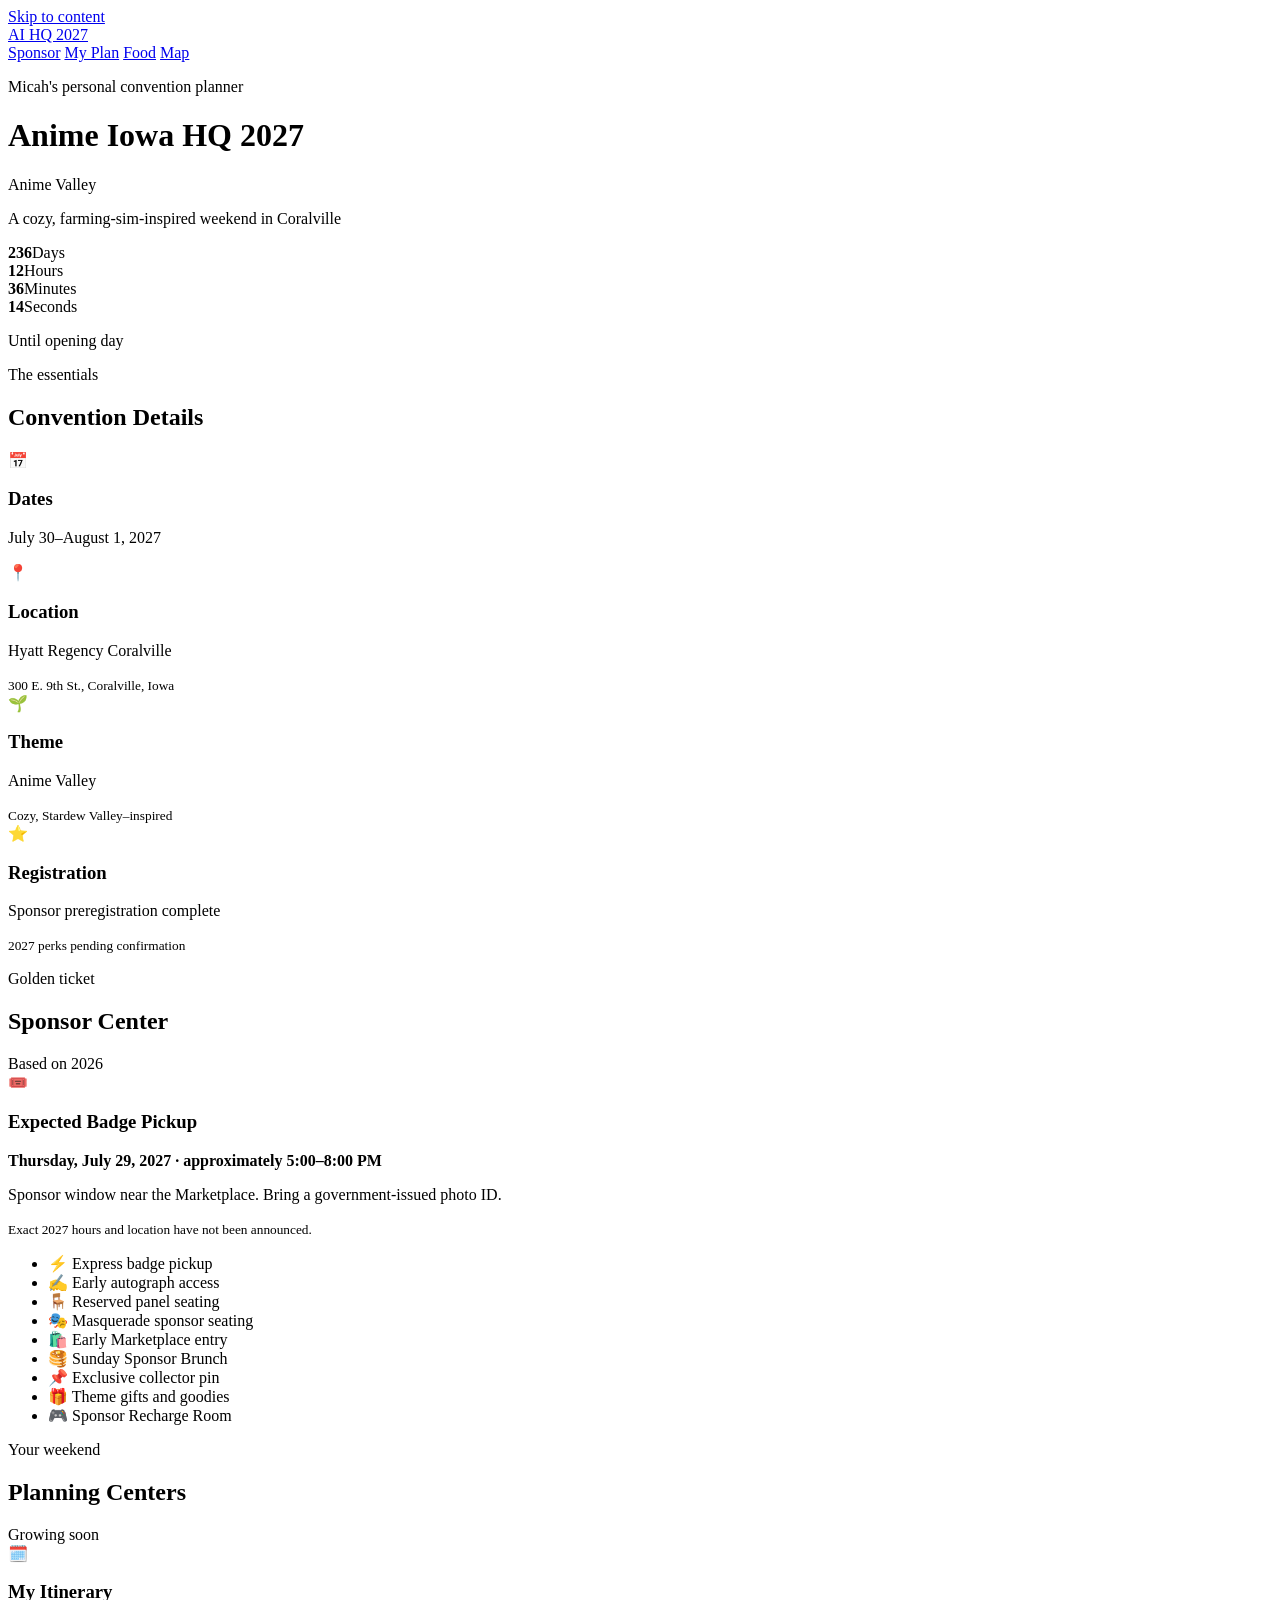
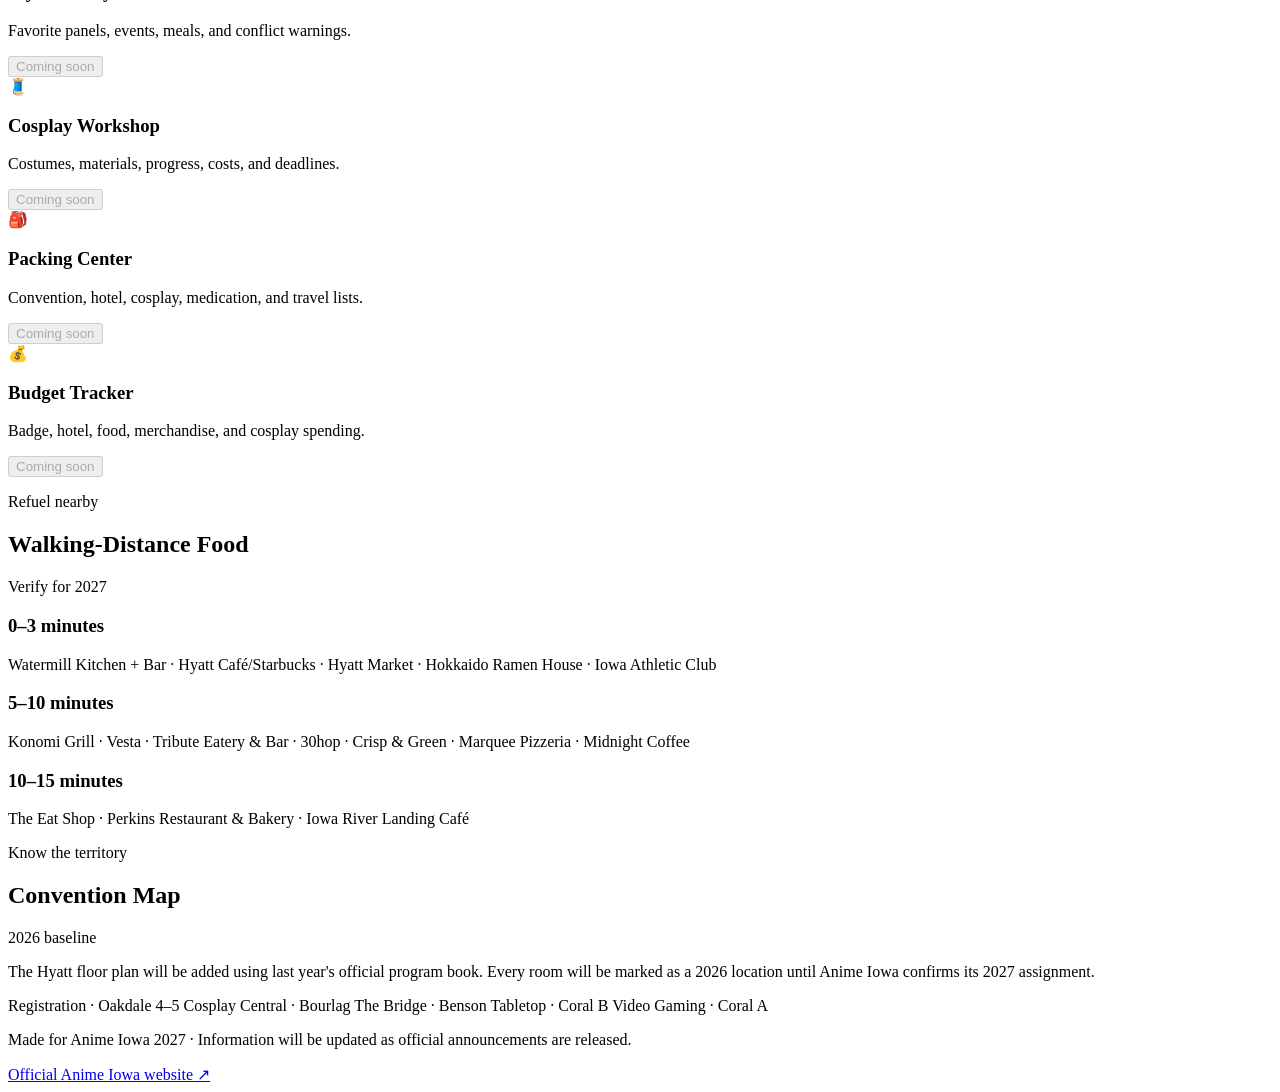
==== index.html @ e6d7ed16 "Build Anime Iowa HQ 2027 homepage" ====
<!doctype html>
<html lang="en">
<head>
  <meta charset="utf-8">
  <meta name="viewport" content="width=device-width, initial-scale=1">
  <meta name="theme-color" content="#173f35">
  <meta name="description" content="Micah's personal planning hub for Anime Iowa 2027: Anime Valley.">
  <title>Anime Iowa HQ 2027 | Anime Valley</title>
  <link rel="stylesheet" href="styles.css">
  <script src="script.js" defer></script>
</head>
<body>
  <a class="skip-link" href="#main">Skip to content</a>
  <header class="hero">
    <nav class="topbar" aria-label="Main navigation">
      <a class="brand" href="#top">AI HQ <span>2027</span></a>
      <div class="nav-links">
        <a href="#sponsor">Sponsor</a>
        <a href="#plan">My Plan</a>
        <a href="#food">Food</a>
        <a href="#map">Map</a>
      </div>
    </nav>
    <div class="hero-content" id="top">
      <p class="eyebrow">Micah's personal convention planner</p>
      <h1>Anime Iowa HQ <span>2027</span></h1>
      <p class="theme">Anime Valley</p>
      <p class="subtitle">A cozy, farming-sim-inspired weekend in Coralville</p>
      <div class="countdown" aria-label="Countdown to Anime Iowa 2027">
        <div><strong id="days">---</strong><span>Days</span></div>
        <div><strong id="hours">--</strong><span>Hours</span></div>
        <div><strong id="minutes">--</strong><span>Minutes</span></div>
        <div><strong id="seconds">--</strong><span>Seconds</span></div>
      </div>
      <p class="countdown-note" id="countdown-note">Until opening day</p>
    </div>
  </header>

  <main id="main">
    <section class="details panel" aria-labelledby="details-title">
      <div>
        <p class="section-label">The essentials</p>
        <h2 id="details-title">Convention Details</h2>
      </div>
      <div class="detail-grid">
        <article><span class="icon" aria-hidden="true">📅</span><h3>Dates</h3><p>July 30–August 1, 2027</p></article>
        <article><span class="icon" aria-hidden="true">📍</span><h3>Location</h3><p>Hyatt Regency Coralville</p><small>300 E. 9th St., Coralville, Iowa</small></article>
        <article><span class="icon" aria-hidden="true">🌱</span><h3>Theme</h3><p>Anime Valley</p><small>Cozy, Stardew Valley–inspired</small></article>
        <article><span class="icon" aria-hidden="true">⭐</span><h3>Registration</h3><p>Sponsor preregistration complete</p><small>2027 perks pending confirmation</small></article>
      </div>
    </section>

    <section id="sponsor" class="panel sponsor-panel" aria-labelledby="sponsor-title">
      <div class="section-heading">
        <div><p class="section-label">Golden ticket</p><h2 id="sponsor-title">Sponsor Center</h2></div>
        <span class="status expected">Based on 2026</span>
      </div>
      <div class="pickup">
        <div><span class="icon" aria-hidden="true">🎟️</span></div>
        <div><h3>Expected Badge Pickup</h3><p><strong>Thursday, July 29, 2027 · approximately 5:00–8:00 PM</strong></p><p>Sponsor window near the Marketplace. Bring a government-issued photo ID.</p><small>Exact 2027 hours and location have not been announced.</small></div>
      </div>
      <ul class="perk-grid">
        <li>⚡ Express badge pickup</li>
        <li>✍️ Early autograph access</li>
        <li>🪑 Reserved panel seating</li>
        <li>🎭 Masquerade sponsor seating</li>
        <li>🛍️ Early Marketplace entry</li>
        <li>🥞 Sunday Sponsor Brunch</li>
        <li>📌 Exclusive collector pin</li>
        <li>🎁 Theme gifts and goodies</li>
        <li>🎮 Sponsor Recharge Room</li>
      </ul>
    </section>

    <section id="plan" class="panel" aria-labelledby="plan-title">
      <div class="section-heading"><div><p class="section-label">Your weekend</p><h2 id="plan-title">Planning Centers</h2></div><span class="status growing">Growing soon</span></div>
      <div class="center-grid">
        <article><span>🗓️</span><h3>My Itinerary</h3><p>Favorite panels, events, meals, and conflict warnings.</p><button disabled>Coming soon</button></article>
        <article><span>🧵</span><h3>Cosplay Workshop</h3><p>Costumes, materials, progress, costs, and deadlines.</p><button disabled>Coming soon</button></article>
        <article><span>🎒</span><h3>Packing Center</h3><p>Convention, hotel, cosplay, medication, and travel lists.</p><button disabled>Coming soon</button></article>
        <article><span>💰</span><h3>Budget Tracker</h3><p>Badge, hotel, food, merchandise, and cosplay spending.</p><button disabled>Coming soon</button></article>
      </div>
    </section>

    <section id="food" class="panel" aria-labelledby="food-title">
      <div class="section-heading"><div><p class="section-label">Refuel nearby</p><h2 id="food-title">Walking-Distance Food</h2></div><span class="status expected">Verify for 2027</span></div>
      <div class="food-list">
        <article><h3>0–3 minutes</h3><p>Watermill Kitchen + Bar · Hyatt Café/Starbucks · Hyatt Market · Hokkaido Ramen House · Iowa Athletic Club</p></article>
        <article><h3>5–10 minutes</h3><p>Konomi Grill · Vesta · Tribute Eatery & Bar · 30hop · Crisp & Green · Marquee Pizzeria · Midnight Coffee</p></article>
        <article><h3>10–15 minutes</h3><p>The Eat Shop · Perkins Restaurant & Bakery · Iowa River Landing Café</p></article>
      </div>
    </section>

    <section id="map" class="panel map-panel" aria-labelledby="map-title">
      <div class="section-heading"><div><p class="section-label">Know the territory</p><h2 id="map-title">Convention Map</h2></div><span class="status expected">2026 baseline</span></div>
      <p>The Hyatt floor plan will be added using last year's official program book. Every room will be marked as a 2026 location until Anime Iowa confirms its 2027 assignment.</p>
      <div class="known-locations">
        <span>Registration · Oakdale 4–5</span>
        <span>Cosplay Central · Bourlag</span>
        <span>The Bridge · Benson</span>
        <span>Tabletop · Coral B</span>
        <span>Video Gaming · Coral A</span>
      </div>
    </section>
  </main>

  <footer>
    <p>Made for Anime Iowa 2027 · Information will be updated as official announcements are released.</p>
    <a href="https://animeiowa.com/" target="_blank" rel="noopener">Official Anime Iowa website ↗</a>
  </footer>
</body>
</html>
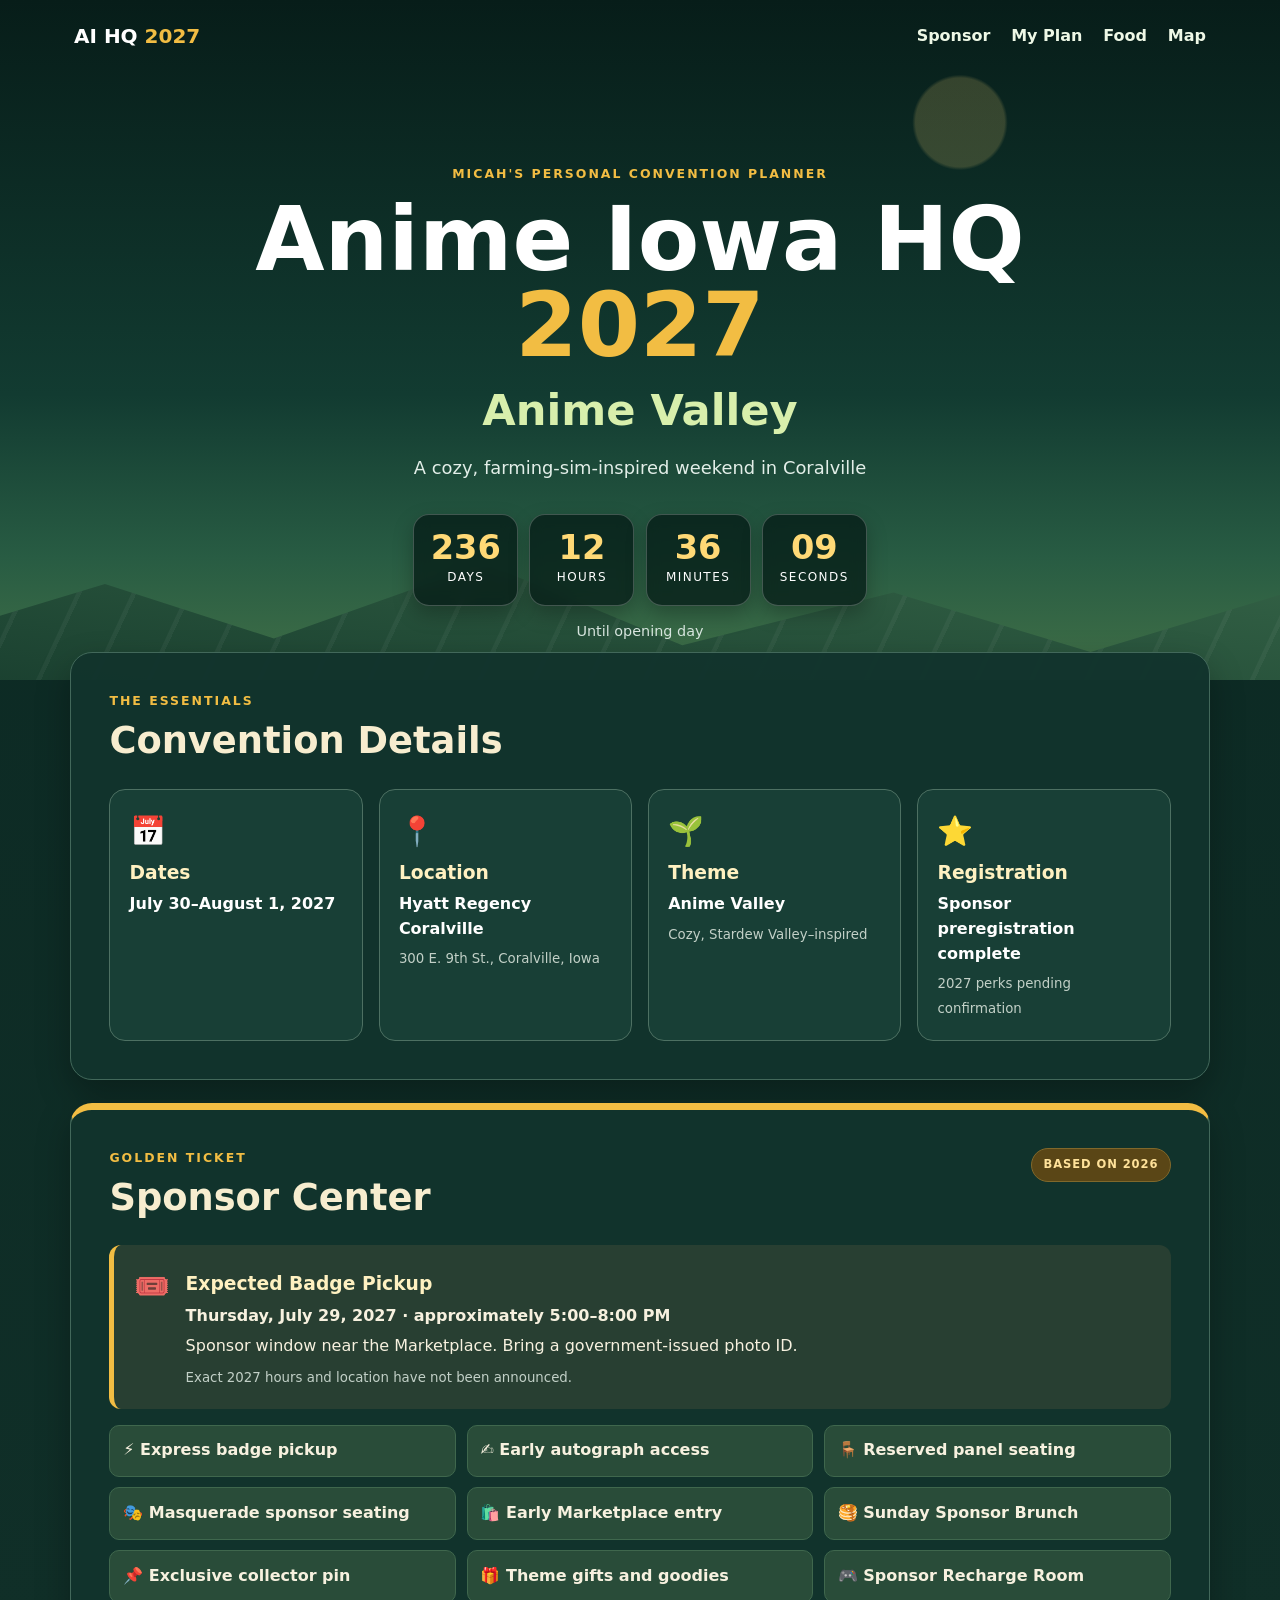
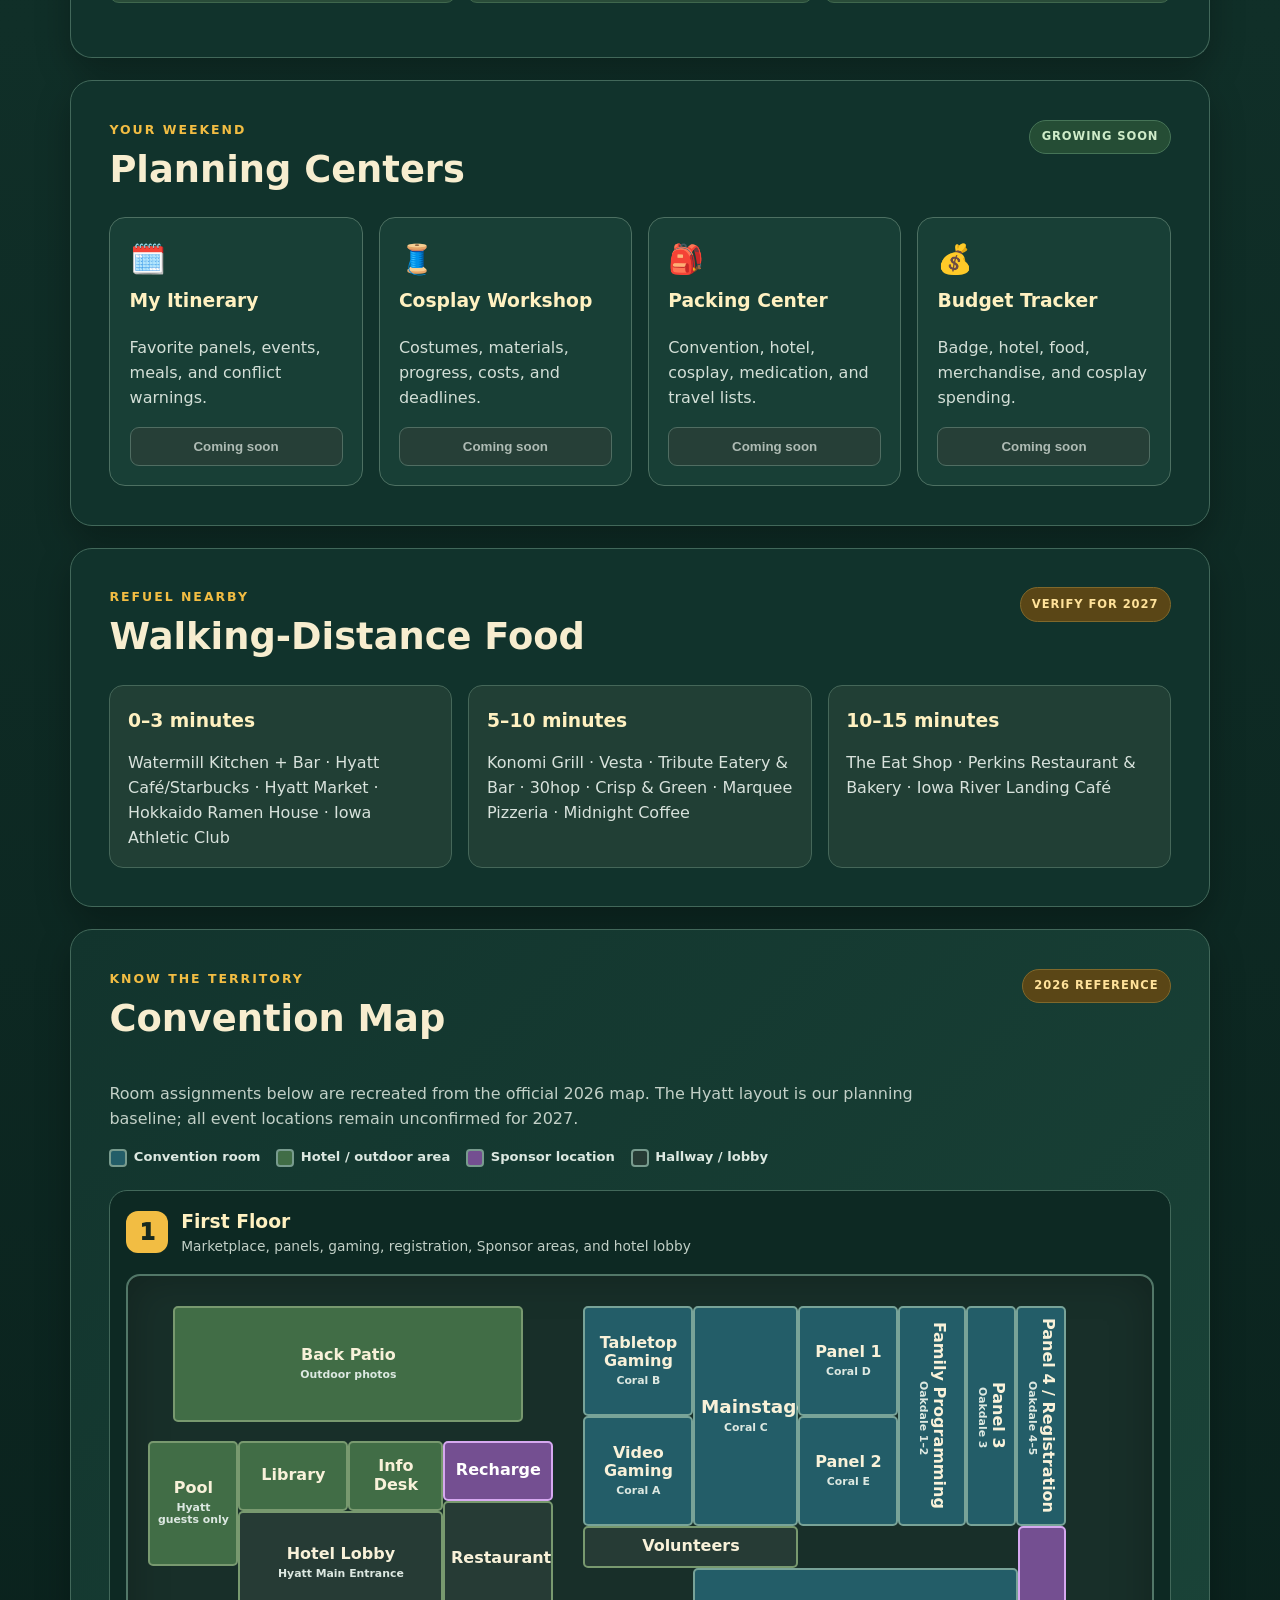
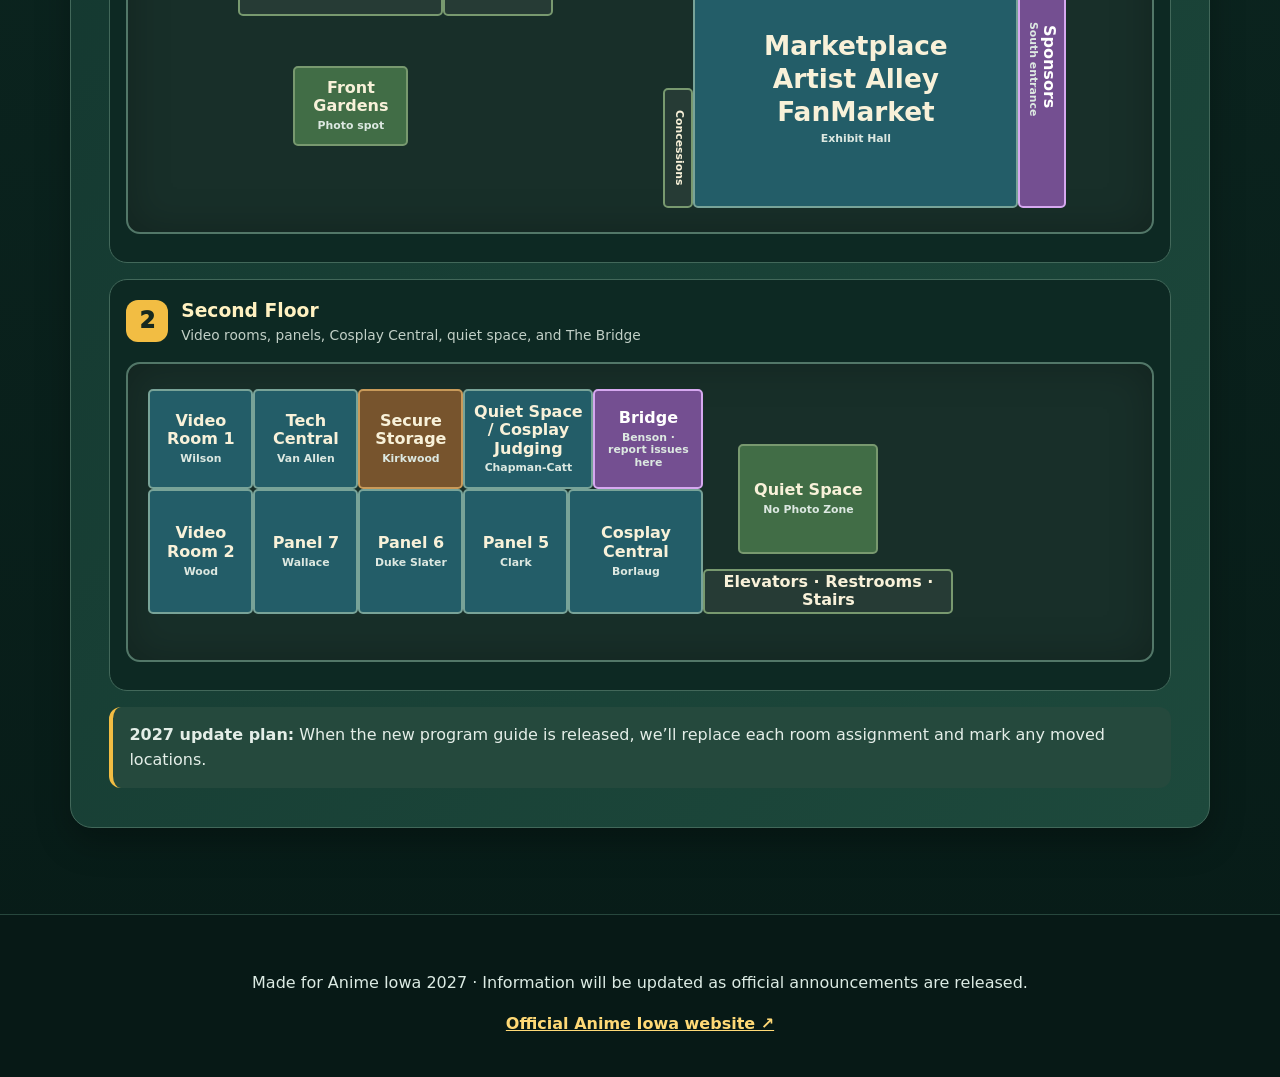
==== commit 0d5cd525: "Add interactive 2026 convention reference map" ====
--- a/index.html
+++ b/index.html
@@ -92,15 +92,65 @@
     </section>
 
     <section id="map" class="panel map-panel" aria-labelledby="map-title">
-      <div class="section-heading"><div><p class="section-label">Know the territory</p><h2 id="map-title">Convention Map</h2></div><span class="status expected">2026 baseline</span></div>
-      <p>The Hyatt floor plan will be added using last year's official program book. Every room will be marked as a 2026 location until Anime Iowa confirms its 2027 assignment.</p>
-      <div class="known-locations">
-        <span>Registration · Oakdale 4–5</span>
-        <span>Cosplay Central · Bourlag</span>
-        <span>The Bridge · Benson</span>
-        <span>Tabletop · Coral B</span>
-        <span>Video Gaming · Coral A</span>
+      <div class="section-heading"><div><p class="section-label">Know the territory</p><h2 id="map-title">Convention Map</h2></div><span class="status expected">2026 reference</span></div>
+      <p class="map-intro">Room assignments below are recreated from the official 2026 map. The Hyatt layout is our planning baseline; all event locations remain unconfirmed for 2027.</p>
+
+      <div class="map-legend" aria-label="Map legend">
+        <span><i class="legend-room"></i> Convention room</span>
+        <span><i class="legend-feature"></i> Hotel / outdoor area</span>
+        <span><i class="legend-sponsor"></i> Sponsor location</span>
+        <span><i class="legend-path"></i> Hallway / lobby</span>
       </div>
+
+      <article class="floor-card" aria-labelledby="first-floor-title">
+        <div class="floor-heading"><div><span class="floor-number">1</span><div><h3 id="first-floor-title">First Floor</h3><p>Marketplace, panels, gaming, registration, Sponsor areas, and hotel lobby</p></div></div><span>Swipe map →</span></div>
+        <div class="map-scroll" tabindex="0" aria-label="Scrollable first-floor map">
+          <div class="floor-map first-floor">
+            <div class="map-space patio">Back Patio<br><small>Outdoor photos</small></div>
+            <div class="map-space pool">Pool<br><small>Hyatt guests only</small></div>
+            <div class="map-space library">Library</div>
+            <div class="map-space info">Info Desk</div>
+            <div class="map-space lobby">Hotel Lobby<br><small>Hyatt Main Entrance</small></div>
+            <div class="map-space restaurant">Restaurant</div>
+            <div class="map-space recharge important">Recharge</div>
+            <div class="map-room tabletop">Tabletop Gaming<small>Coral B</small></div>
+            <div class="map-room video-gaming">Video Gaming<small>Coral A</small></div>
+            <div class="map-room mainstage">Mainstage<small>Coral C</small></div>
+            <div class="map-room panel-one">Panel 1<small>Coral D</small></div>
+            <div class="map-room panel-two">Panel 2<small>Coral E</small></div>
+            <div class="map-room family">Family Programming<small>Oakdale 1–2</small></div>
+            <div class="map-room panel-three">Panel 3<small>Oakdale 3</small></div>
+            <div class="map-room panel-four">Panel 4 / Registration<small>Oakdale 4–5</small></div>
+            <div class="map-space volunteers">Volunteers</div>
+            <div class="map-room marketplace">Marketplace<br>Artist Alley<br>FanMarket<small>Exhibit Hall</small></div>
+            <div class="map-space sponsors important">Sponsors<small>South entrance</small></div>
+            <div class="map-space concessions">Concessions</div>
+            <div class="map-space gardens">Front Gardens<br><small>Photo spot</small></div>
+          </div>
+        </div>
+      </article>
+
+      <article class="floor-card compact-floor" aria-labelledby="second-floor-title">
+        <div class="floor-heading"><div><span class="floor-number">2</span><div><h3 id="second-floor-title">Second Floor</h3><p>Video rooms, panels, Cosplay Central, quiet space, and The Bridge</p></div></div><span>Swipe map →</span></div>
+        <div class="map-scroll" tabindex="0" aria-label="Scrollable second-floor map">
+          <div class="floor-map second-floor">
+            <div class="map-room vr-one">Video Room 1<small>Wilson</small></div>
+            <div class="map-room tech">Tech Central<small>Van Allen</small></div>
+            <div class="map-room storage">Secure Storage<small>Kirkwood</small></div>
+            <div class="map-room quiet">Quiet Space / Cosplay Judging<small>Chapman-Catt</small></div>
+            <div class="map-room bridge important">Bridge<small>Benson · report issues here</small></div>
+            <div class="map-room vr-two">Video Room 2<small>Wood</small></div>
+            <div class="map-room panel-seven">Panel 7<small>Wallace</small></div>
+            <div class="map-room panel-six">Panel 6<small>Duke Slater</small></div>
+            <div class="map-room panel-five">Panel 5<small>Clark</small></div>
+            <div class="map-room cosplay">Cosplay Central<small>Borlaug</small></div>
+            <div class="map-space no-photo">Quiet Space<br><small>No Photo Zone</small></div>
+            <div class="map-space stairs">Elevators · Restrooms · Stairs</div>
+          </div>
+        </div>
+      </article>
+
+      <div class="map-note"><strong>2027 update plan:</strong> When the new program guide is released, we’ll replace each room assignment and mark any moved locations.</div>
     </section>
   </main>
 
--- a/styles.css
+++ b/styles.css
@@ -0,0 +1,133 @@
+:root{
+  --forest:#173f35;
+  --forest-2:#0a211d;
+  --night:#071916;
+  --panel:#12342d;
+  --panel-2:#183f36;
+  --card:#1e493e;
+  --gold:#f2bd43;
+  --gold-soft:#ffd976;
+  --green:#61a968;
+  --mint:#bfe3b4;
+  --cream:#f7edcf;
+  --ink:#f7f1df;
+  --muted:#c2d0c7;
+  --line:#42685a;
+  --shadow:0 14px 34px rgba(0,0,0,.28)
+}
+*{box-sizing:border-box}
+html{scroll-behavior:smooth;color-scheme:dark}
+body{
+  margin:0;
+  background:linear-gradient(180deg,#0b2822 0%,#102f28 38%,#071b17 100%);
+  color:var(--ink);
+  font-family:Atkinson Hyperlegible,Inter,system-ui,-apple-system,sans-serif;
+  line-height:1.55
+}
+.skip-link{position:absolute;left:-999px;top:8px;background:#fff;color:#000;padding:.7rem;z-index:20}
+.skip-link:focus{left:8px}
+.hero{
+  min-height:680px;
+  color:#fff;
+  background:radial-gradient(circle at 75% 18%,rgba(255,217,118,.18) 0 4%,transparent 4.3%),linear-gradient(180deg,#071d19 0%,#123b31 58%,#285c43 82%,#417047 100%);
+  position:relative;
+  overflow:hidden
+}
+.hero:after{
+  content:"";
+  position:absolute;
+  left:-5%;
+  right:-5%;
+  bottom:-40px;
+  height:170px;
+  background:repeating-linear-gradient(115deg,transparent 0 45px,rgba(255,255,255,.045) 46px 50px),linear-gradient(8deg,#173c2d,#356447);
+  clip-path:polygon(0 50%,12% 20%,24% 52%,39% 8%,53% 56%,68% 25%,82% 60%,100% 15%,100% 100%,0 100%)
+}
+.topbar{max-width:1180px;margin:auto;padding:1.3rem 1.5rem;display:flex;align-items:center;justify-content:space-between;position:relative;z-index:2}
+.brand{font-weight:900;font-size:1.25rem;color:#fff;text-decoration:none}
+.brand span,.hero h1 span{color:var(--gold)}
+.nav-links{display:flex;gap:1.3rem}
+.nav-links a{color:#eef8e6;text-decoration:none;font-weight:700}
+.nav-links a:hover,.nav-links a:focus{color:var(--gold)}
+.hero-content{max-width:900px;margin:5.7rem auto 0;padding:0 1.5rem;text-align:center;position:relative;z-index:2}
+.eyebrow,.section-label{text-transform:uppercase;letter-spacing:.16em;font-weight:900;font-size:.78rem;color:var(--gold)}
+.hero h1{font-size:clamp(2.7rem,7vw,5.8rem);line-height:.96;margin:.6rem 0}
+.theme{font-size:clamp(1.5rem,4vw,2.7rem);font-weight:900;margin:.6rem 0;color:#d8efac}
+.subtitle{font-size:1.12rem;color:#e2eee8;margin:0 auto 2rem}
+.countdown{display:flex;justify-content:center;gap:.7rem;flex-wrap:wrap}
+.countdown div{min-width:105px;padding:1rem .9rem;border:1px solid rgba(255,255,255,.22);background:rgba(3,24,20,.72);border-radius:16px;box-shadow:0 8px 20px rgba(0,0,0,.25);backdrop-filter:blur(7px)}
+.countdown strong{display:block;font-size:2.1rem;line-height:1;color:var(--gold-soft)}
+.countdown span{font-size:.75rem;text-transform:uppercase;letter-spacing:.12em}
+.countdown-note{color:#d9e7e0;font-size:.9rem}
+main{max-width:1180px;margin:-28px auto 0;padding:0 1.25rem 4rem;position:relative;z-index:3}
+.panel{background:rgba(18,52,45,.97);border:1px solid var(--line);border-radius:22px;padding:clamp(1.3rem,4vw,2.4rem);margin-bottom:1.4rem;box-shadow:var(--shadow)}
+h2{font-size:clamp(1.6rem,3vw,2.3rem);margin:.1rem 0 1.2rem;color:#f7edcf}
+h3{margin:.3rem 0;color:#fff1c1}
+.section-label{color:var(--gold);margin:0}
+.section-heading{display:flex;justify-content:space-between;gap:1rem;align-items:flex-start}
+.detail-grid,.center-grid{display:grid;grid-template-columns:repeat(4,1fr);gap:1rem}
+.detail-grid article,.center-grid article{background:var(--panel-2);border:1px solid #4d7062;border-radius:16px;padding:1.2rem}
+.detail-grid p{font-weight:800;margin:.3rem 0;color:#fff}
+.icon,.center-grid article>span{font-size:1.8rem}
+.detail-grid small,.pickup small{color:var(--muted)}
+.status{font-size:.72rem;font-weight:900;text-transform:uppercase;letter-spacing:.08em;border-radius:999px;padding:.45rem .7rem;white-space:nowrap}
+.expected{background:#5a4616;color:#ffe29a;border:1px solid #80682b}
+.growing{background:#254d35;color:#cfecc9;border:1px solid #467457}
+.sponsor-panel{border-top:7px solid var(--gold)}
+.pickup{display:grid;grid-template-columns:auto 1fr;gap:1rem;background:#283f32;border-left:5px solid var(--gold);padding:1.2rem;border-radius:12px}
+.pickup p{margin:.35rem 0}
+.perk-grid{list-style:none;padding:0;display:grid;grid-template-columns:repeat(3,1fr);gap:.65rem}
+.perk-grid li{background:#294c39;border:1px solid #3f674d;padding:.8rem;border-radius:10px;font-weight:700;color:#f7f1df}
+.center-grid article{display:flex;flex-direction:column}
+.center-grid p{flex:1;color:#d3dfd7}
+.center-grid button{border:1px solid #506d62;background:#263f37;color:#aebbb4;border-radius:9px;padding:.7rem;font-weight:800}
+.food-list{display:grid;grid-template-columns:repeat(3,1fr);gap:1rem}
+.food-list article{padding:1rem 1.1rem;border-radius:14px;background:#213f35;border:1px solid #456759}
+.food-list p{margin-bottom:0;color:#d8e2dc}
+.map-panel{background:linear-gradient(135deg,#12342d,#1d493c)}
+.known-locations{display:flex;flex-wrap:wrap;gap:.6rem;margin-top:1rem}
+.known-locations span{background:#25493d;border:1px solid #527768;border-radius:999px;padding:.5rem .75rem;font-weight:700;font-size:.86rem}
+footer{text-align:center;background:var(--night);color:#dcebe4;padding:2.5rem 1rem;border-top:1px solid #27473d}
+footer a{color:var(--gold-soft);font-weight:800}
+@media(max-width:900px){
+  .detail-grid,.center-grid{grid-template-columns:repeat(2,1fr)}
+  .food-list{grid-template-columns:1fr}
+  .hero{min-height:650px}
+}
+@media(max-width:600px){
+  .topbar{align-items:flex-start}
+  .nav-links{display:grid;grid-template-columns:1fr 1fr;gap:.4rem 1rem;text-align:right;font-size:.84rem}
+  .hero-content{margin-top:3.6rem}
+  .countdown div{min-width:76px;padding:.8rem .5rem}
+  .countdown strong{font-size:1.55rem}
+  .detail-grid,.center-grid,.perk-grid{grid-template-columns:1fr}
+  .section-heading{align-items:flex-start}
+  .pickup{grid-template-columns:1fr}
+  .panel{border-radius:16px}
+  .hero{min-height:670px}
+}
+
+/* Convention map */
+.map-intro{max-width:850px;color:var(--muted)}
+.map-legend{display:flex;flex-wrap:wrap;gap:.55rem 1rem;margin:1rem 0 1.4rem;font-size:.82rem;font-weight:800;color:#dce8e1}
+.map-legend span{display:flex;align-items:center;gap:.4rem}
+.map-legend i{width:18px;height:18px;border-radius:4px;display:inline-block;border:2px solid #789b8e}
+.legend-room{background:#235d68}.legend-feature{background:#416d46}.legend-sponsor{background:#744f91}.legend-path{background:#263b35}
+.floor-card{background:#0d2923;border:1px solid #42685a;border-radius:18px;padding:1rem;margin-top:1rem}
+.floor-heading{display:flex;justify-content:space-between;align-items:center;gap:1rem;margin-bottom:.8rem}
+.floor-heading>div{display:flex;align-items:center;gap:.8rem}.floor-heading h3{margin:0}.floor-heading p{margin:0;color:var(--muted);font-size:.86rem}
+.floor-heading>span{font-size:.75rem;color:var(--gold-soft);font-weight:900;text-transform:uppercase;letter-spacing:.08em}
+.floor-number{display:grid;place-items:center;width:42px;height:42px;border-radius:12px;background:var(--gold);color:#17291f;font-size:1.4rem;font-weight:1000}
+.map-scroll{overflow-x:auto;padding:.2rem 0 .75rem;scrollbar-color:var(--gold) #173a31;scrollbar-width:thin}
+.floor-map{position:relative;min-width:940px;height:560px;border-radius:14px;background:#182f29;border:2px solid #527768;overflow:hidden;box-shadow:inset 0 0 40px rgba(0,0,0,.25)}
+.map-room,.map-space{position:absolute;display:flex;flex-direction:column;justify-content:center;text-align:center;border:2px solid #78a398;padding:.35rem;font-weight:900;line-height:1.15;border-radius:5px;color:#f8f1d9}
+.map-room{background:#235d68}.map-space{background:#416d46;border-color:#78996f}
+.map-room small,.map-space small{display:block;margin-top:.28rem;font-size:.68rem;font-weight:700;color:#dce8e1}
+.important{background:#744f91;border-color:#d6a8f0;color:#fff}
+.first-floor .patio{left:45px;top:30px;width:350px;height:116px}.first-floor .pool{left:20px;top:165px;width:90px;height:125px}.first-floor .library{left:110px;top:165px;width:110px;height:70px}.first-floor .info{left:220px;top:165px;width:95px;height:70px}.first-floor .lobby{left:110px;top:235px;width:205px;height:105px;background:#263b35}.first-floor .restaurant{left:315px;top:225px;width:110px;height:115px;background:#263b35}.first-floor .recharge{left:315px;top:165px;width:110px;height:60px}
+.first-floor .tabletop{left:455px;top:30px;width:110px;height:110px}.first-floor .video-gaming{left:455px;top:140px;width:110px;height:110px}.first-floor .mainstage{left:565px;top:30px;width:105px;height:220px;font-size:1.15rem}.first-floor .panel-one{left:670px;top:30px;width:100px;height:110px}.first-floor .panel-two{left:670px;top:140px;width:100px;height:110px}.first-floor .family{left:770px;top:30px;width:68px;height:220px;writing-mode:vertical-rl}.first-floor .panel-three{left:838px;top:30px;width:50px;height:220px;writing-mode:vertical-rl}.first-floor .panel-four{left:888px;top:30px;width:50px;height:220px;writing-mode:vertical-rl}
+.first-floor .volunteers{left:455px;top:250px;width:215px;height:42px;background:#263b35}.first-floor .marketplace{left:565px;top:292px;width:325px;height:240px;font-size:1.65rem;line-height:1.25}.first-floor .sponsors{left:890px;top:250px;width:48px;height:282px;writing-mode:vertical-rl}.first-floor .concessions{left:535px;top:412px;width:30px;height:120px;writing-mode:vertical-rl;font-size:.68rem;background:#263b35}.first-floor .gardens{left:165px;top:390px;width:115px;height:80px}
+.second-floor{height:300px;min-width:930px}.second-floor .vr-one{left:20px;top:25px;width:105px;height:100px}.second-floor .tech{left:125px;top:25px;width:105px;height:100px}.second-floor .storage{left:230px;top:25px;width:105px;height:100px;background:#77542d;border-color:#c99a59}.second-floor .quiet{left:335px;top:25px;width:130px;height:100px}.second-floor .bridge{left:465px;top:25px;width:110px;height:100px}.second-floor .vr-two{left:20px;top:125px;width:105px;height:125px}.second-floor .panel-seven{left:125px;top:125px;width:105px;height:125px}.second-floor .panel-six{left:230px;top:125px;width:105px;height:125px}.second-floor .panel-five{left:335px;top:125px;width:105px;height:125px}.second-floor .cosplay{left:440px;top:125px;width:135px;height:125px}.second-floor .no-photo{left:610px;top:80px;width:140px;height:110px}.second-floor .stairs{left:575px;top:205px;width:250px;height:45px;background:#263b35}
+.map-note{margin-top:1rem;padding:1rem;border-radius:12px;background:#25493d;border-left:4px solid var(--gold);color:#e4eee8}
+@media(min-width:901px){.floor-heading>span{display:none}}
+@media(max-width:600px){.floor-card{padding:.75rem}.floor-heading p{display:none}.map-legend{font-size:.74rem}.floor-map{transform-origin:top left}.map-scroll{margin-right:-.25rem}}
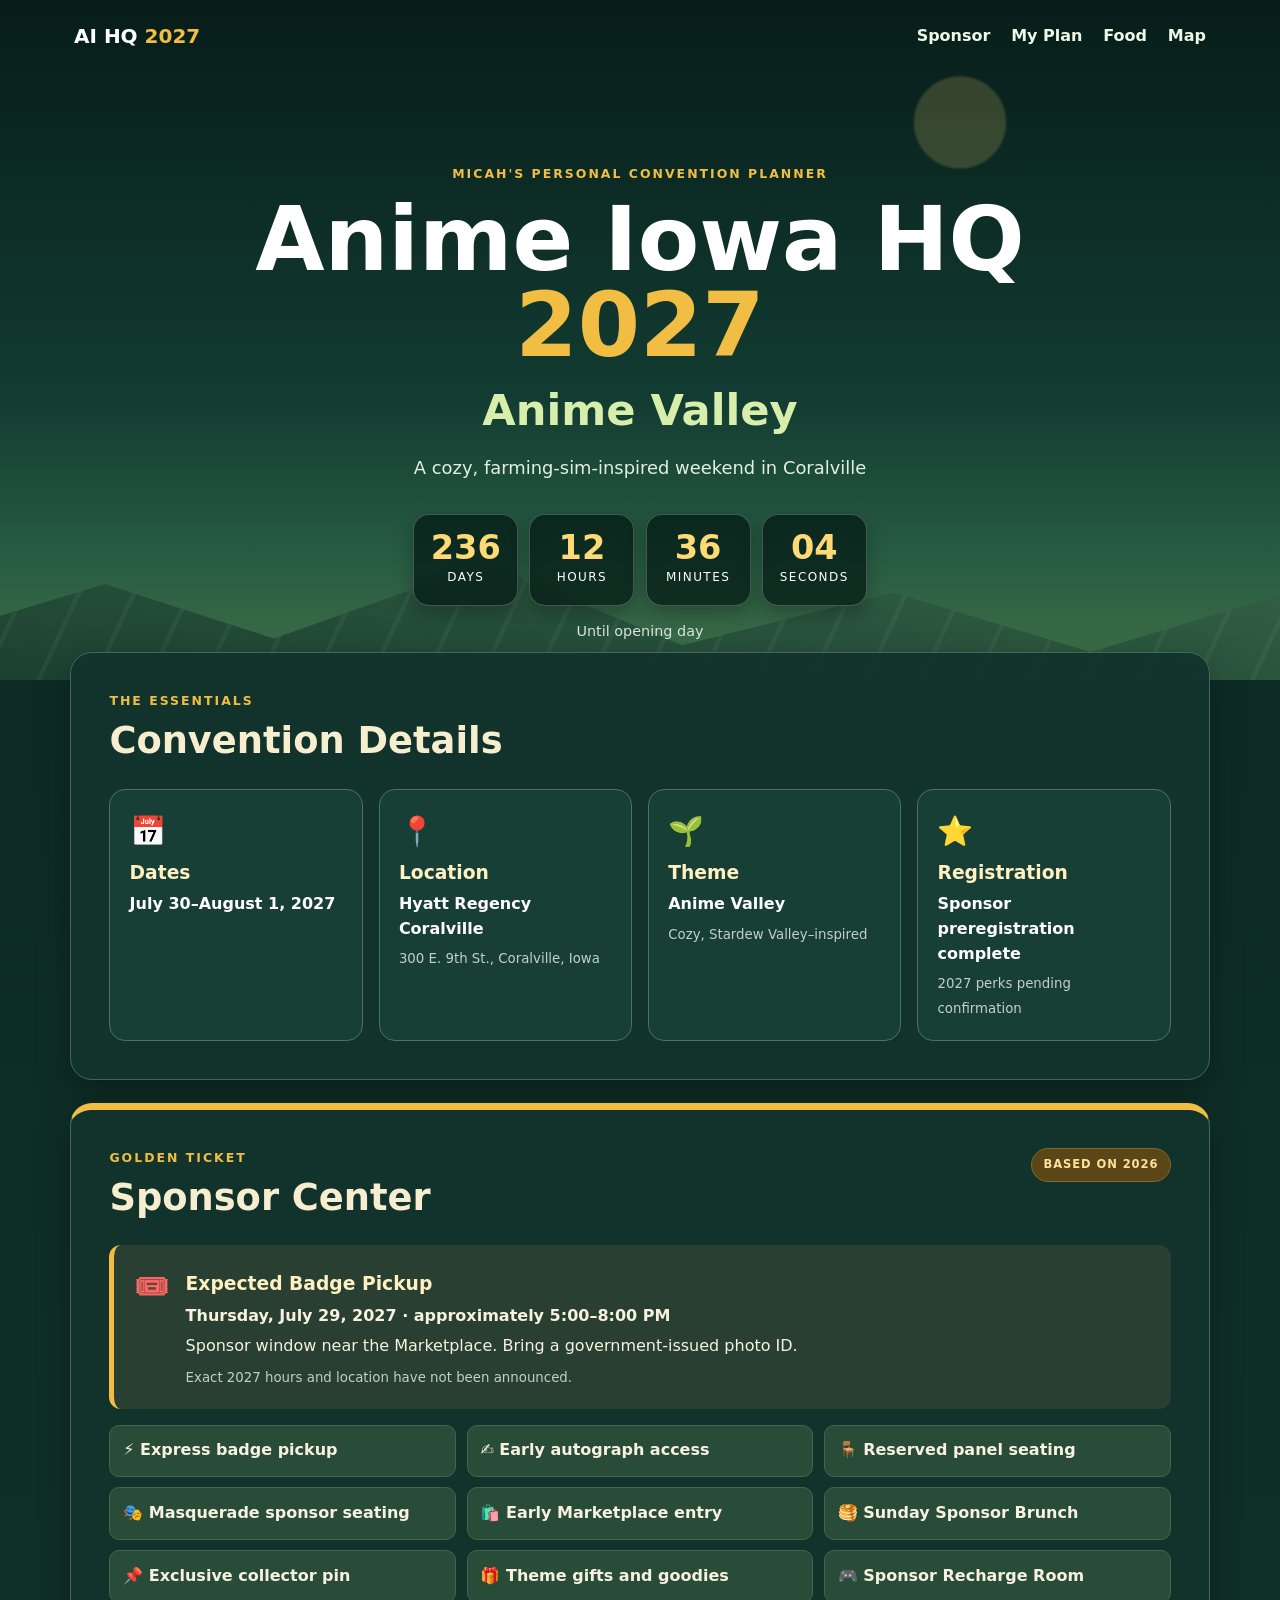
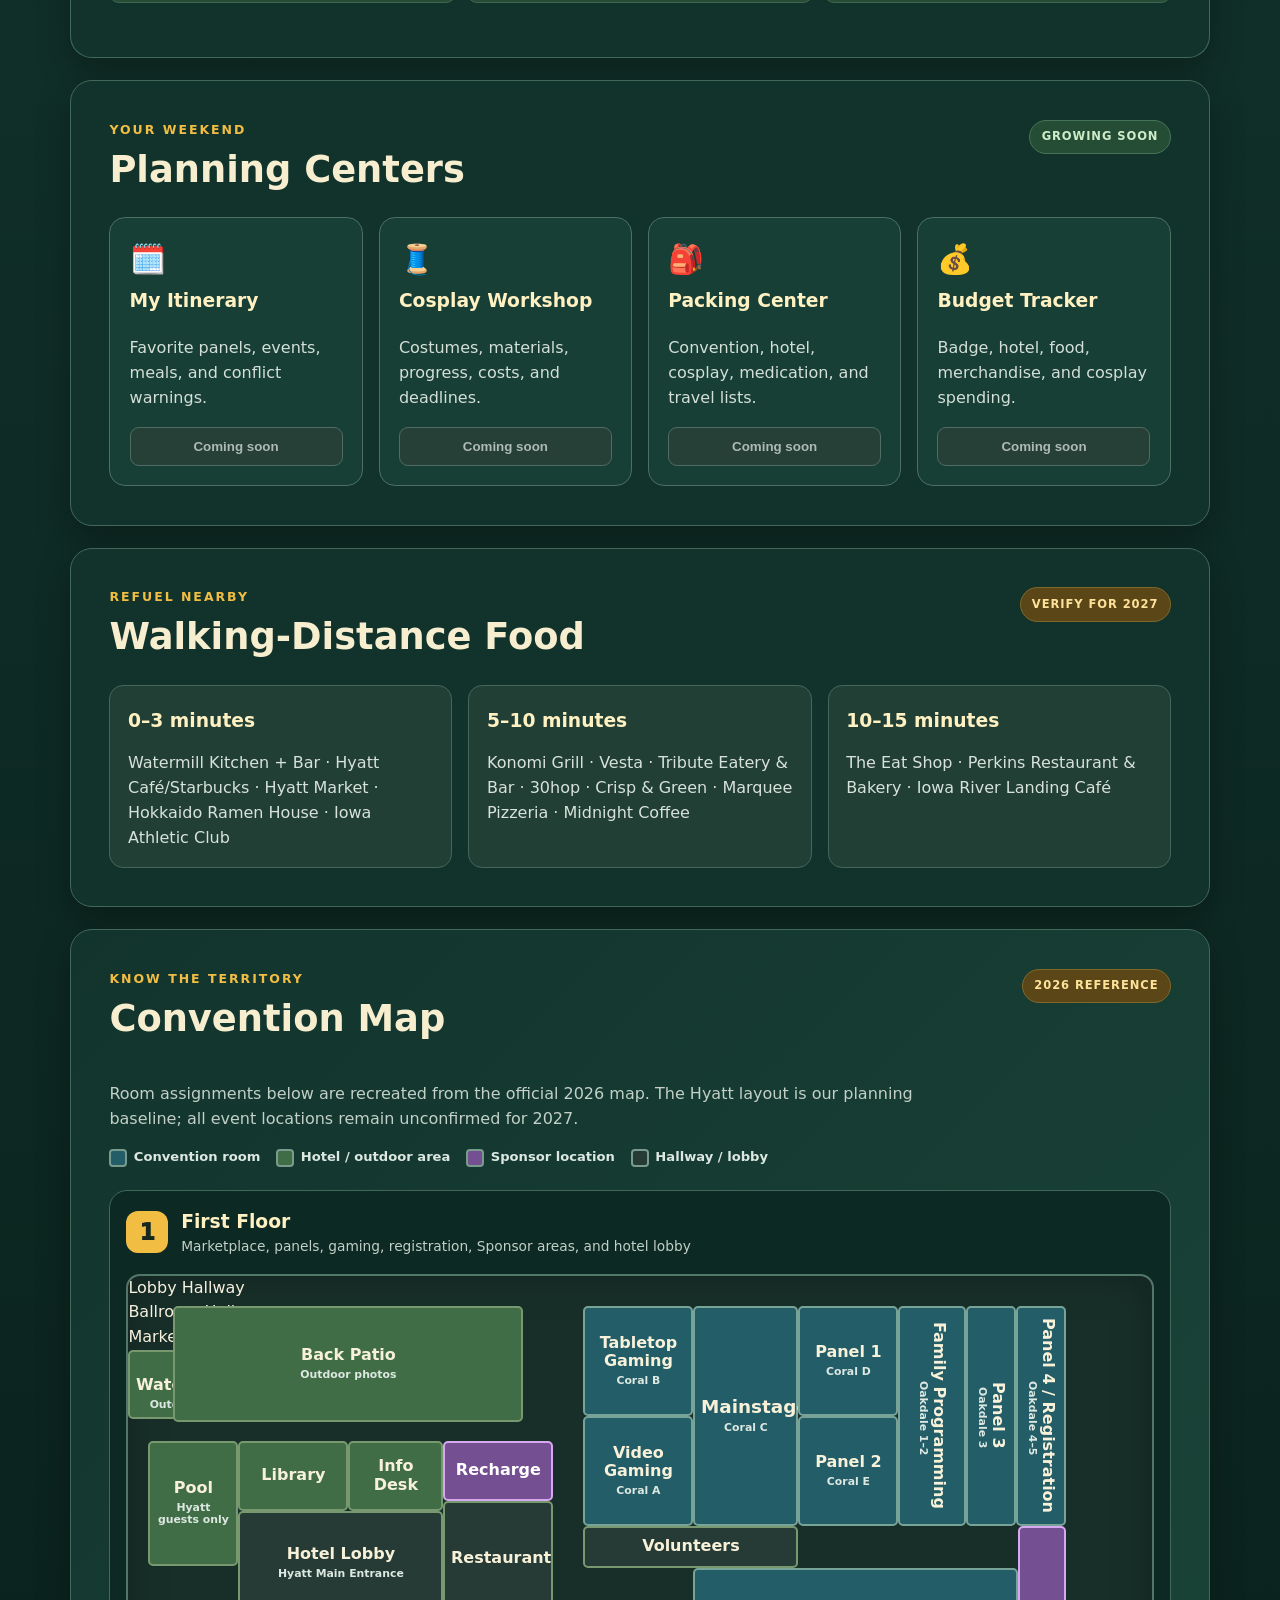
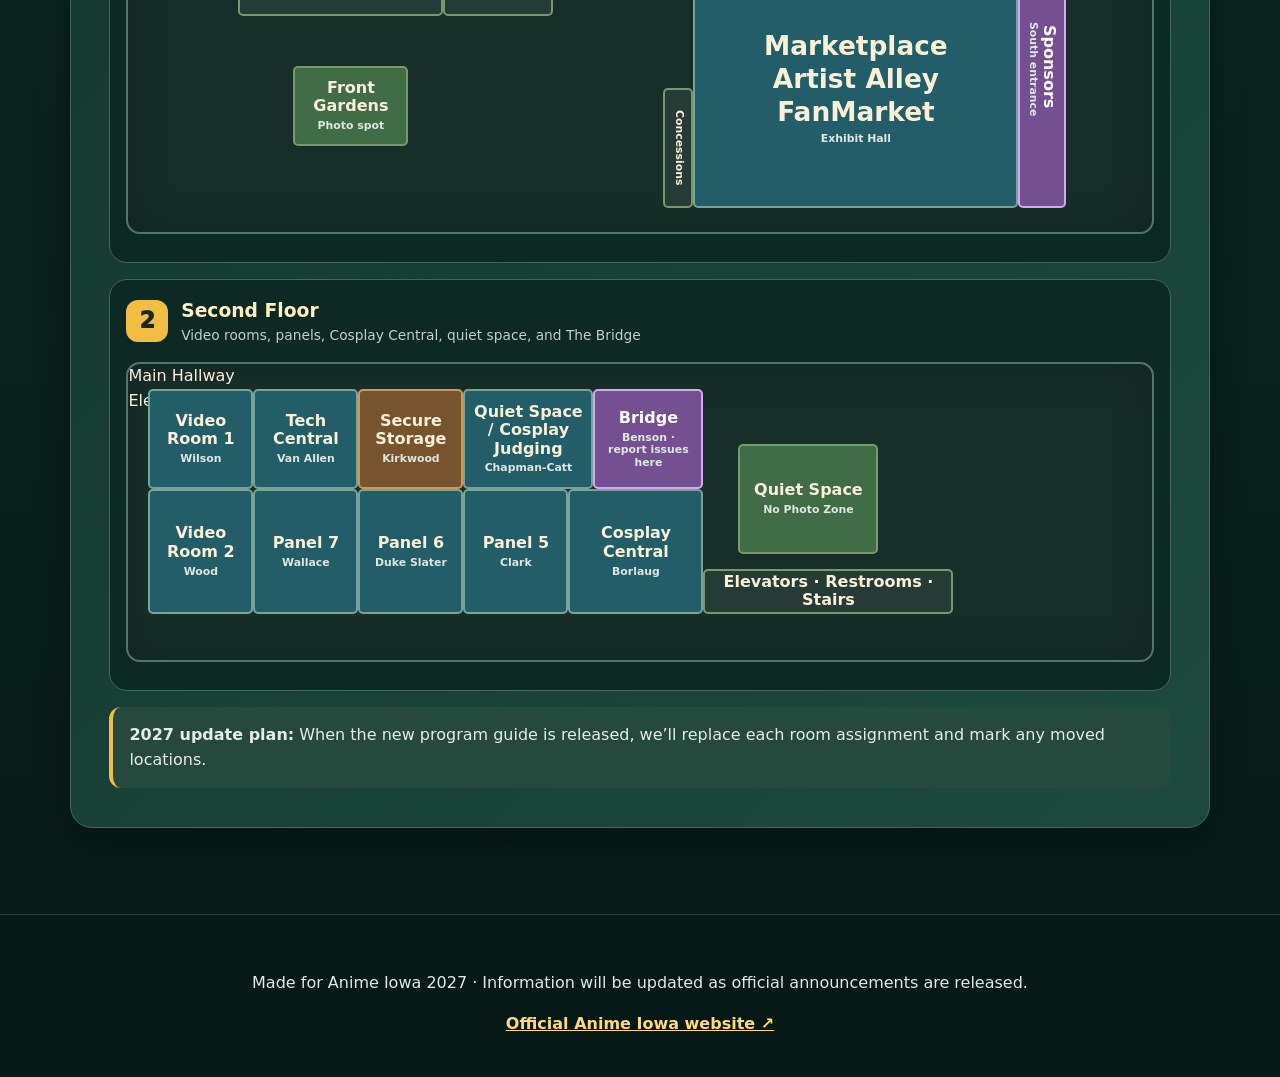
==== commit 82c5208b: "Add map hallways and water fountain" ====
--- a/index.html
+++ b/index.html
@@ -106,6 +106,10 @@
         <div class="floor-heading"><div><span class="floor-number">1</span><div><h3 id="first-floor-title">First Floor</h3><p>Marketplace, panels, gaming, registration, Sponsor areas, and hotel lobby</p></div></div><span>Swipe map →</span></div>
         <div class="map-scroll" tabindex="0" aria-label="Scrollable first-floor map">
           <div class="floor-map first-floor">
+            <div class="map-path lobby-hall" aria-label="Lobby hallway"><span>Lobby Hallway</span></div>
+            <div class="map-path ballroom-hall" aria-label="Ballroom hallway"><span>Ballroom Hallway</span></div>
+            <div class="map-path market-hall" aria-label="Marketplace hallway"><span>Marketplace Hallway</span></div>
+            <div class="map-space fountain"><span aria-hidden="true">⛲</span> Water Fountain<small>Outdoor landmark</small></div>
             <div class="map-space patio">Back Patio<br><small>Outdoor photos</small></div>
             <div class="map-space pool">Pool<br><small>Hyatt guests only</small></div>
             <div class="map-space library">Library</div>
@@ -134,6 +138,8 @@
         <div class="floor-heading"><div><span class="floor-number">2</span><div><h3 id="second-floor-title">Second Floor</h3><p>Video rooms, panels, Cosplay Central, quiet space, and The Bridge</p></div></div><span>Swipe map →</span></div>
         <div class="map-scroll" tabindex="0" aria-label="Scrollable second-floor map">
           <div class="floor-map second-floor">
+            <div class="map-path second-main-hall" aria-label="Second-floor main hallway"><span>Main Hallway</span></div>
+            <div class="map-path elevator-hall" aria-label="Elevator hallway"><span>Elevators</span></div>
             <div class="map-room vr-one">Video Room 1<small>Wilson</small></div>
             <div class="map-room tech">Tech Central<small>Van Allen</small></div>
             <div class="map-room storage">Secure Storage<small>Kirkwood</small></div>
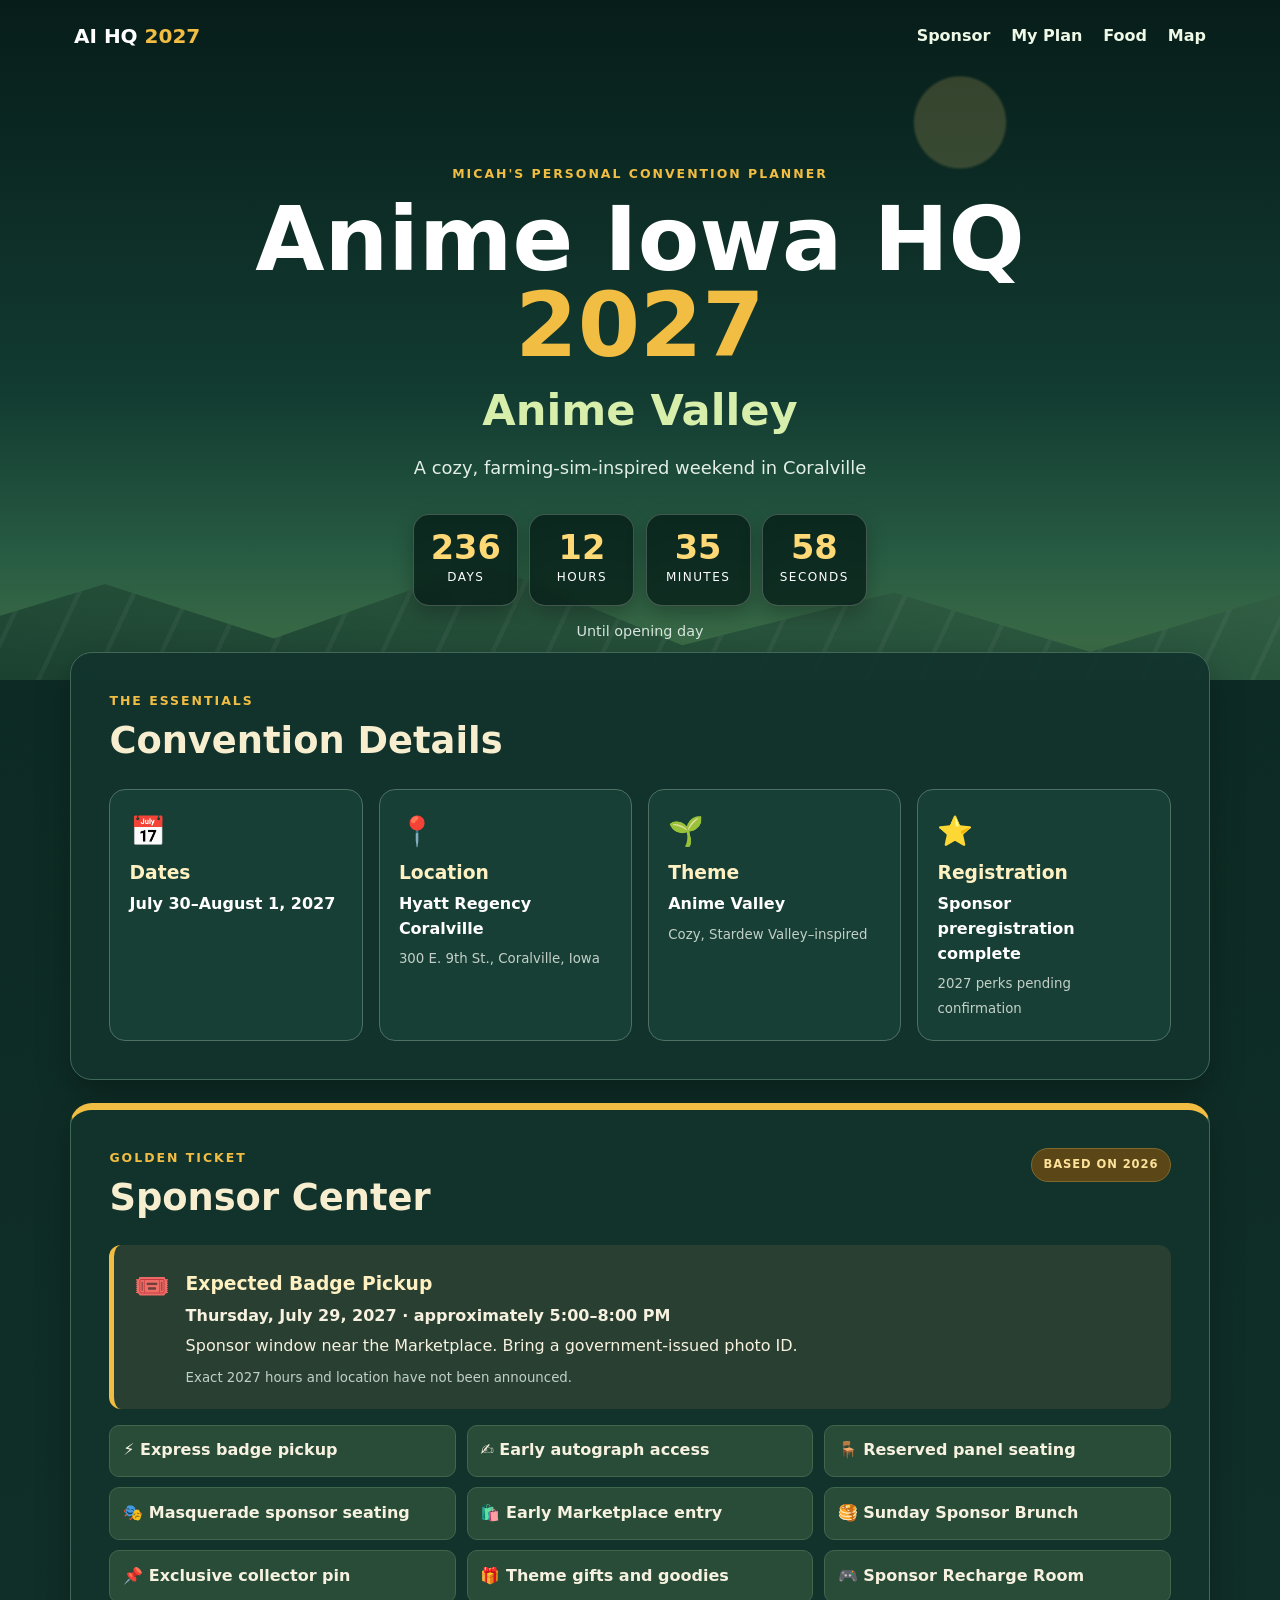
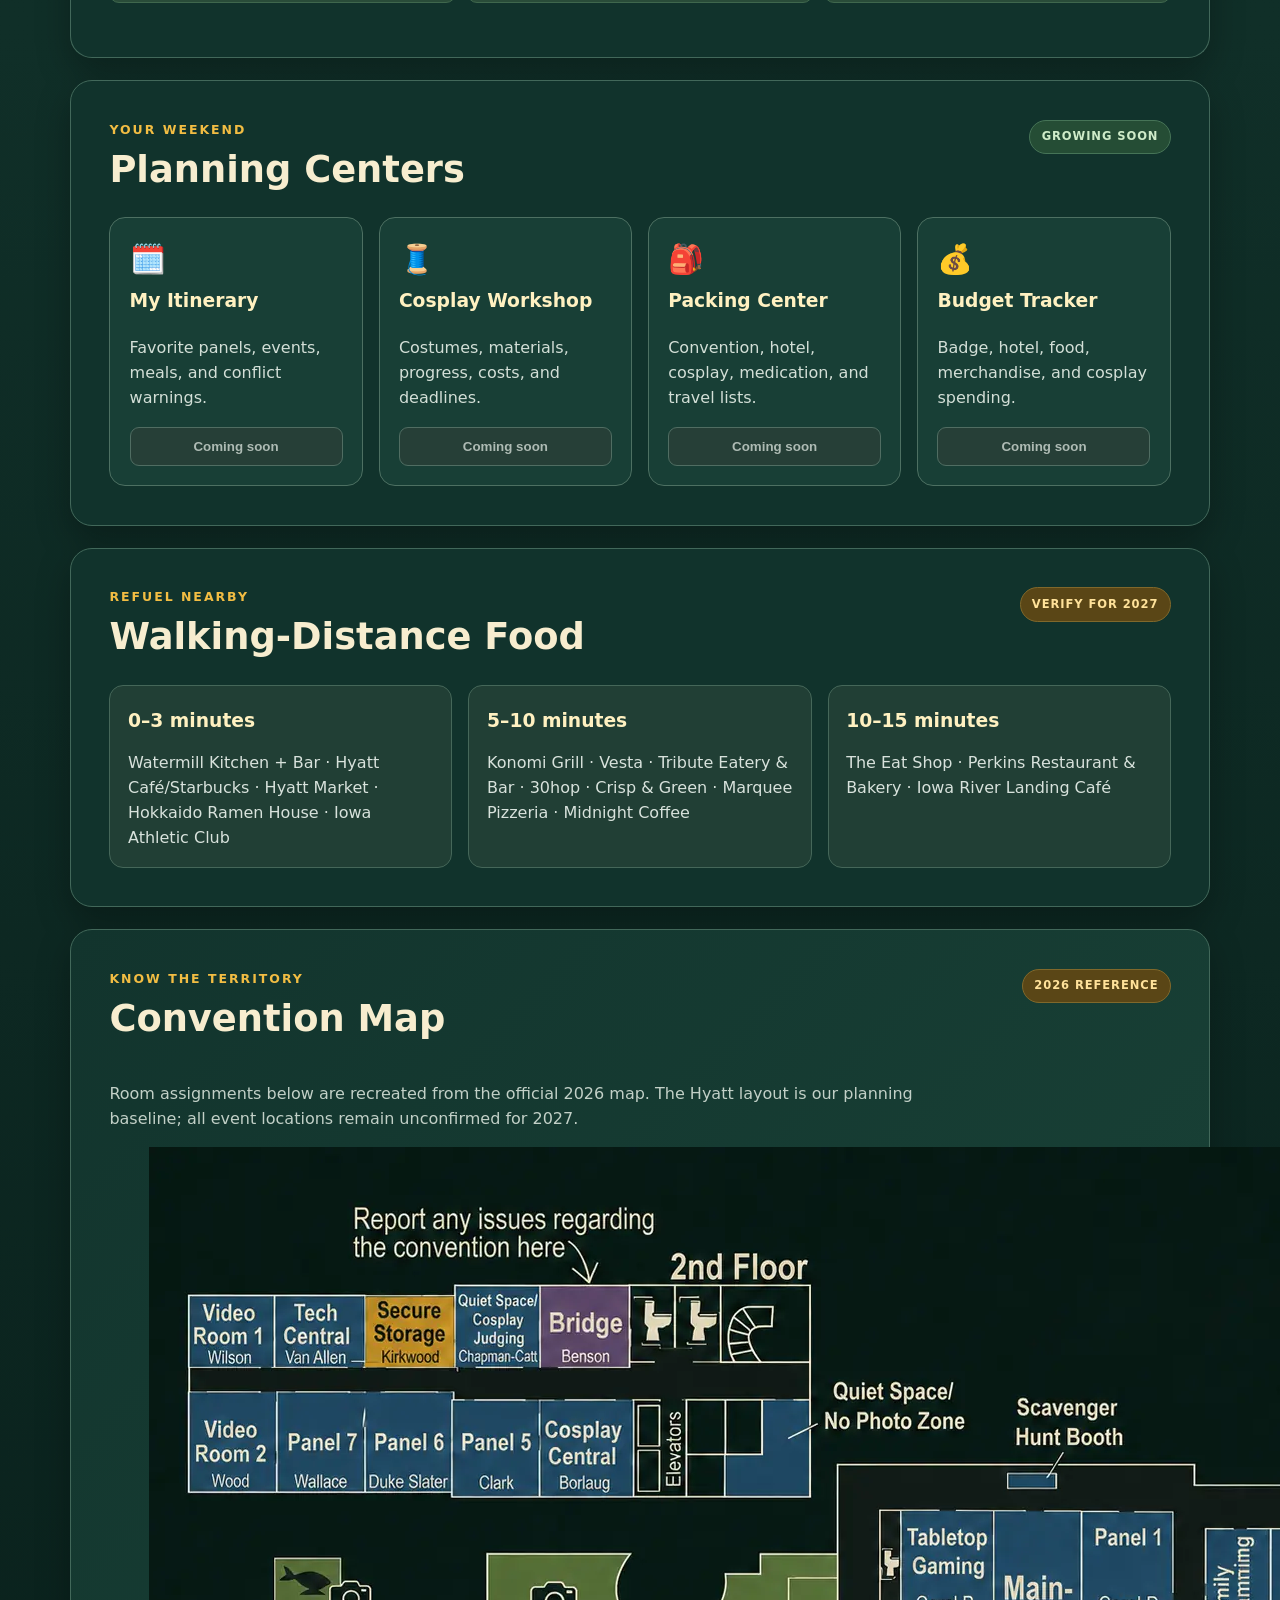
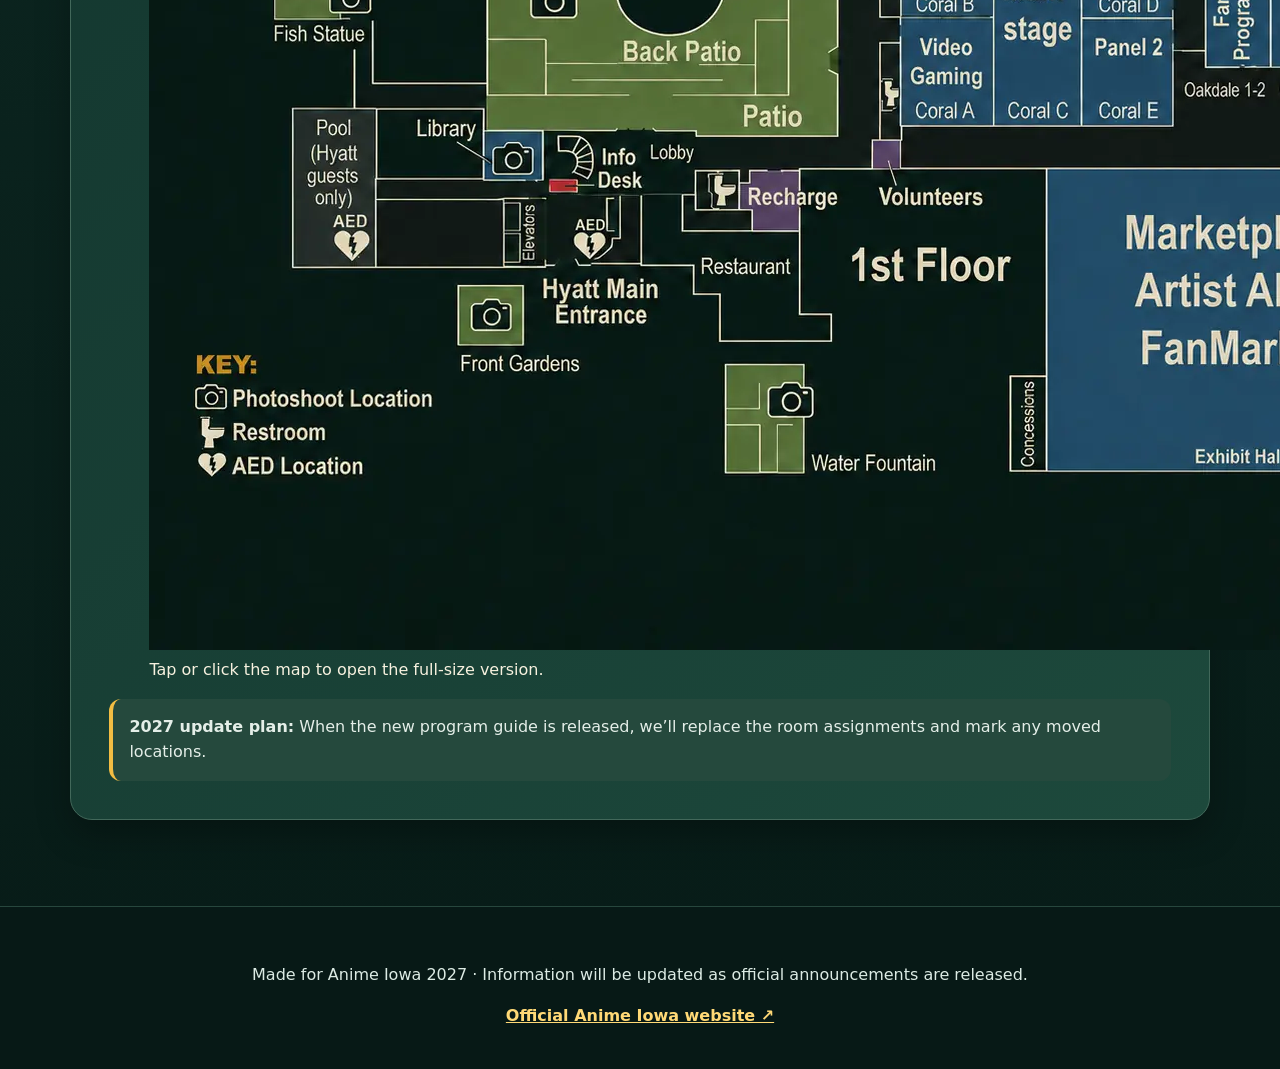
==== commit a00e6bad: "Display cleaned convention map" ====
--- a/index.html
+++ b/index.html
@@ -95,68 +95,14 @@
       <div class="section-heading"><div><p class="section-label">Know the territory</p><h2 id="map-title">Convention Map</h2></div><span class="status expected">2026 reference</span></div>
       <p class="map-intro">Room assignments below are recreated from the official 2026 map. The Hyatt layout is our planning baseline; all event locations remain unconfirmed for 2027.</p>
 
-      <div class="map-legend" aria-label="Map legend">
-        <span><i class="legend-room"></i> Convention room</span>
-        <span><i class="legend-feature"></i> Hotel / outdoor area</span>
-        <span><i class="legend-sponsor"></i> Sponsor location</span>
-        <span><i class="legend-path"></i> Hallway / lobby</span>
-      </div>
+      <figure class="convention-map-image">
+        <a href="assets/convention-map.svg" target="_blank" rel="noopener" aria-label="Open the 2026 convention reference map at full size">
+          <img src="assets/convention-map.svg" alt="2026 Anime Iowa convention reference map showing first- and second-floor rooms, hallways, Sponsor locations, Marketplace, panels, gaming, hotel areas, and landmarks.">
+        </a>
+        <figcaption>Tap or click the map to open the full-size version.</figcaption>
+      </figure>
 
-      <article class="floor-card" aria-labelledby="first-floor-title">
-        <div class="floor-heading"><div><span class="floor-number">1</span><div><h3 id="first-floor-title">First Floor</h3><p>Marketplace, panels, gaming, registration, Sponsor areas, and hotel lobby</p></div></div><span>Swipe map →</span></div>
-        <div class="map-scroll" tabindex="0" aria-label="Scrollable first-floor map">
-          <div class="floor-map first-floor">
-            <div class="map-path lobby-hall" aria-label="Lobby hallway"><span>Lobby Hallway</span></div>
-            <div class="map-path ballroom-hall" aria-label="Ballroom hallway"><span>Ballroom Hallway</span></div>
-            <div class="map-path market-hall" aria-label="Marketplace hallway"><span>Marketplace Hallway</span></div>
-            <div class="map-space fountain"><span aria-hidden="true">⛲</span> Water Fountain<small>Outdoor landmark</small></div>
-            <div class="map-space patio">Back Patio<br><small>Outdoor photos</small></div>
-            <div class="map-space pool">Pool<br><small>Hyatt guests only</small></div>
-            <div class="map-space library">Library</div>
-            <div class="map-space info">Info Desk</div>
-            <div class="map-space lobby">Hotel Lobby<br><small>Hyatt Main Entrance</small></div>
-            <div class="map-space restaurant">Restaurant</div>
-            <div class="map-space recharge important">Recharge</div>
-            <div class="map-room tabletop">Tabletop Gaming<small>Coral B</small></div>
-            <div class="map-room video-gaming">Video Gaming<small>Coral A</small></div>
-            <div class="map-room mainstage">Mainstage<small>Coral C</small></div>
-            <div class="map-room panel-one">Panel 1<small>Coral D</small></div>
-            <div class="map-room panel-two">Panel 2<small>Coral E</small></div>
-            <div class="map-room family">Family Programming<small>Oakdale 1–2</small></div>
-            <div class="map-room panel-three">Panel 3<small>Oakdale 3</small></div>
-            <div class="map-room panel-four">Panel 4 / Registration<small>Oakdale 4–5</small></div>
-            <div class="map-space volunteers">Volunteers</div>
-            <div class="map-room marketplace">Marketplace<br>Artist Alley<br>FanMarket<small>Exhibit Hall</small></div>
-            <div class="map-space sponsors important">Sponsors<small>South entrance</small></div>
-            <div class="map-space concessions">Concessions</div>
-            <div class="map-space gardens">Front Gardens<br><small>Photo spot</small></div>
-          </div>
-        </div>
-      </article>
-
-      <article class="floor-card compact-floor" aria-labelledby="second-floor-title">
-        <div class="floor-heading"><div><span class="floor-number">2</span><div><h3 id="second-floor-title">Second Floor</h3><p>Video rooms, panels, Cosplay Central, quiet space, and The Bridge</p></div></div><span>Swipe map →</span></div>
-        <div class="map-scroll" tabindex="0" aria-label="Scrollable second-floor map">
-          <div class="floor-map second-floor">
-            <div class="map-path second-main-hall" aria-label="Second-floor main hallway"><span>Main Hallway</span></div>
-            <div class="map-path elevator-hall" aria-label="Elevator hallway"><span>Elevators</span></div>
-            <div class="map-room vr-one">Video Room 1<small>Wilson</small></div>
-            <div class="map-room tech">Tech Central<small>Van Allen</small></div>
-            <div class="map-room storage">Secure Storage<small>Kirkwood</small></div>
-            <div class="map-room quiet">Quiet Space / Cosplay Judging<small>Chapman-Catt</small></div>
-            <div class="map-room bridge important">Bridge<small>Benson · report issues here</small></div>
-            <div class="map-room vr-two">Video Room 2<small>Wood</small></div>
-            <div class="map-room panel-seven">Panel 7<small>Wallace</small></div>
-            <div class="map-room panel-six">Panel 6<small>Duke Slater</small></div>
-            <div class="map-room panel-five">Panel 5<small>Clark</small></div>
-            <div class="map-room cosplay">Cosplay Central<small>Borlaug</small></div>
-            <div class="map-space no-photo">Quiet Space<br><small>No Photo Zone</small></div>
-            <div class="map-space stairs">Elevators · Restrooms · Stairs</div>
-          </div>
-        </div>
-      </article>
-
-      <div class="map-note"><strong>2027 update plan:</strong> When the new program guide is released, we’ll replace each room assignment and mark any moved locations.</div>
+      <div class="map-note"><strong>2027 update plan:</strong> When the new program guide is released, we’ll replace the room assignments and mark any moved locations.</div>
     </section>
   </main>
 
--- a/styles.css
+++ b/styles.css
@@ -120,14 +120,23 @@
 .floor-number{display:grid;place-items:center;width:42px;height:42px;border-radius:12px;background:var(--gold);color:#17291f;font-size:1.4rem;font-weight:1000}
 .map-scroll{overflow-x:auto;padding:.2rem 0 .75rem;scrollbar-color:var(--gold) #173a31;scrollbar-width:thin}
 .floor-map{position:relative;min-width:940px;height:560px;border-radius:14px;background:#182f29;border:2px solid #527768;overflow:hidden;box-shadow:inset 0 0 40px rgba(0,0,0,.25)}
-.map-room,.map-space{position:absolute;display:flex;flex-direction:column;justify-content:center;text-align:center;border:2px solid #78a398;padding:.35rem;font-weight:900;line-height:1.15;border-radius:5px;color:#f8f1d9}
+.map-room,.map-space{position:absolute;z-index:2;display:flex;flex-direction:column;justify-content:center;text-align:center;border:2px solid #78a398;padding:.35rem;font-weight:900;line-height:1.15;border-radius:5px;color:#f8f1d9}
+.map-path{position:absolute;z-index:1;background:#2d433d;border:2px dashed #8aa49a;color:#dce8e1;display:flex;align-items:center;justify-content:center;font-size:.7rem;font-weight:900;letter-spacing:.06em;text-transform:uppercase}
+.map-path span{background:#2d433d;padding:.15rem .35rem;border-radius:4px}
 .map-room{background:#235d68}.map-space{background:#416d46;border-color:#78996f}
 .map-room small,.map-space small{display:block;margin-top:.28rem;font-size:.68rem;font-weight:700;color:#dce8e1}
 .important{background:#744f91;border-color:#d6a8f0;color:#fff}
+.first-floor .lobby-hall{left:20px;top:340px;width:405px;height:38px}
+.first-floor .ballroom-hall{left:425px;top:20px;width:30px;height:512px;writing-mode:vertical-rl}
+.first-floor .market-hall{left:455px;top:250px;width:435px;height:42px}
+.first-floor .fountain{left:350px;top:430px;width:105px;height:82px;background:#356b58;border-color:#8ed0b2;font-size:.82rem}
+.first-floor .fountain>span{font-size:1.7rem;line-height:1}
 .first-floor .patio{left:45px;top:30px;width:350px;height:116px}.first-floor .pool{left:20px;top:165px;width:90px;height:125px}.first-floor .library{left:110px;top:165px;width:110px;height:70px}.first-floor .info{left:220px;top:165px;width:95px;height:70px}.first-floor .lobby{left:110px;top:235px;width:205px;height:105px;background:#263b35}.first-floor .restaurant{left:315px;top:225px;width:110px;height:115px;background:#263b35}.first-floor .recharge{left:315px;top:165px;width:110px;height:60px}
 .first-floor .tabletop{left:455px;top:30px;width:110px;height:110px}.first-floor .video-gaming{left:455px;top:140px;width:110px;height:110px}.first-floor .mainstage{left:565px;top:30px;width:105px;height:220px;font-size:1.15rem}.first-floor .panel-one{left:670px;top:30px;width:100px;height:110px}.first-floor .panel-two{left:670px;top:140px;width:100px;height:110px}.first-floor .family{left:770px;top:30px;width:68px;height:220px;writing-mode:vertical-rl}.first-floor .panel-three{left:838px;top:30px;width:50px;height:220px;writing-mode:vertical-rl}.first-floor .panel-four{left:888px;top:30px;width:50px;height:220px;writing-mode:vertical-rl}
 .first-floor .volunteers{left:455px;top:250px;width:215px;height:42px;background:#263b35}.first-floor .marketplace{left:565px;top:292px;width:325px;height:240px;font-size:1.65rem;line-height:1.25}.first-floor .sponsors{left:890px;top:250px;width:48px;height:282px;writing-mode:vertical-rl}.first-floor .concessions{left:535px;top:412px;width:30px;height:120px;writing-mode:vertical-rl;font-size:.68rem;background:#263b35}.first-floor .gardens{left:165px;top:390px;width:115px;height:80px}
-.second-floor{height:300px;min-width:930px}.second-floor .vr-one{left:20px;top:25px;width:105px;height:100px}.second-floor .tech{left:125px;top:25px;width:105px;height:100px}.second-floor .storage{left:230px;top:25px;width:105px;height:100px;background:#77542d;border-color:#c99a59}.second-floor .quiet{left:335px;top:25px;width:130px;height:100px}.second-floor .bridge{left:465px;top:25px;width:110px;height:100px}.second-floor .vr-two{left:20px;top:125px;width:105px;height:125px}.second-floor .panel-seven{left:125px;top:125px;width:105px;height:125px}.second-floor .panel-six{left:230px;top:125px;width:105px;height:125px}.second-floor .panel-five{left:335px;top:125px;width:105px;height:125px}.second-floor .cosplay{left:440px;top:125px;width:135px;height:125px}.second-floor .no-photo{left:610px;top:80px;width:140px;height:110px}.second-floor .stairs{left:575px;top:205px;width:250px;height:45px;background:#263b35}
+.second-floor{height:300px;min-width:930px}
+.second-floor .second-main-hall{left:20px;top:112px;width:555px;height:26px}
+.second-floor .elevator-hall{left:575px;top:25px;width:35px;height:225px;writing-mode:vertical-rl}.second-floor .vr-one{left:20px;top:25px;width:105px;height:100px}.second-floor .tech{left:125px;top:25px;width:105px;height:100px}.second-floor .storage{left:230px;top:25px;width:105px;height:100px;background:#77542d;border-color:#c99a59}.second-floor .quiet{left:335px;top:25px;width:130px;height:100px}.second-floor .bridge{left:465px;top:25px;width:110px;height:100px}.second-floor .vr-two{left:20px;top:125px;width:105px;height:125px}.second-floor .panel-seven{left:125px;top:125px;width:105px;height:125px}.second-floor .panel-six{left:230px;top:125px;width:105px;height:125px}.second-floor .panel-five{left:335px;top:125px;width:105px;height:125px}.second-floor .cosplay{left:440px;top:125px;width:135px;height:125px}.second-floor .no-photo{left:610px;top:80px;width:140px;height:110px}.second-floor .stairs{left:575px;top:205px;width:250px;height:45px;background:#263b35}
 .map-note{margin-top:1rem;padding:1rem;border-radius:12px;background:#25493d;border-left:4px solid var(--gold);color:#e4eee8}
 @media(min-width:901px){.floor-heading>span{display:none}}
 @media(max-width:600px){.floor-card{padding:.75rem}.floor-heading p{display:none}.map-legend{font-size:.74rem}.floor-map{transform-origin:top left}.map-scroll{margin-right:-.25rem}}
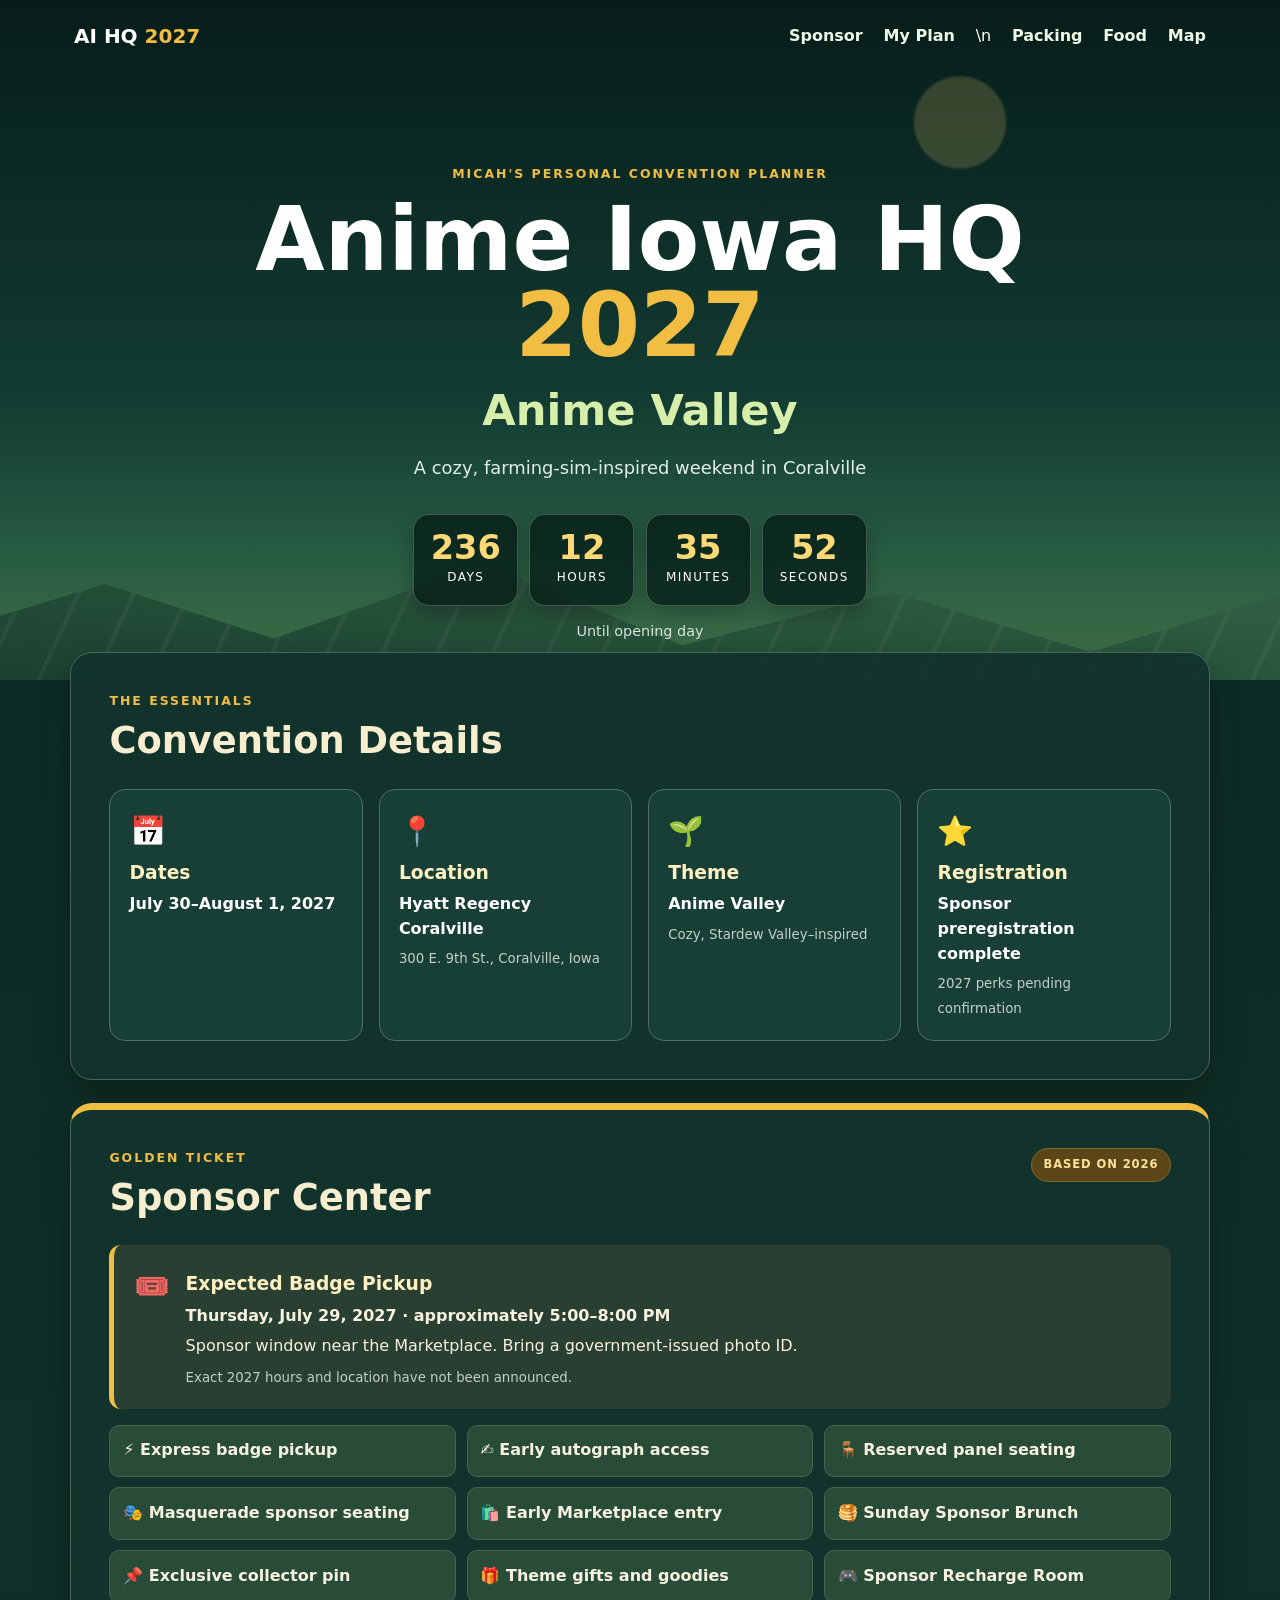
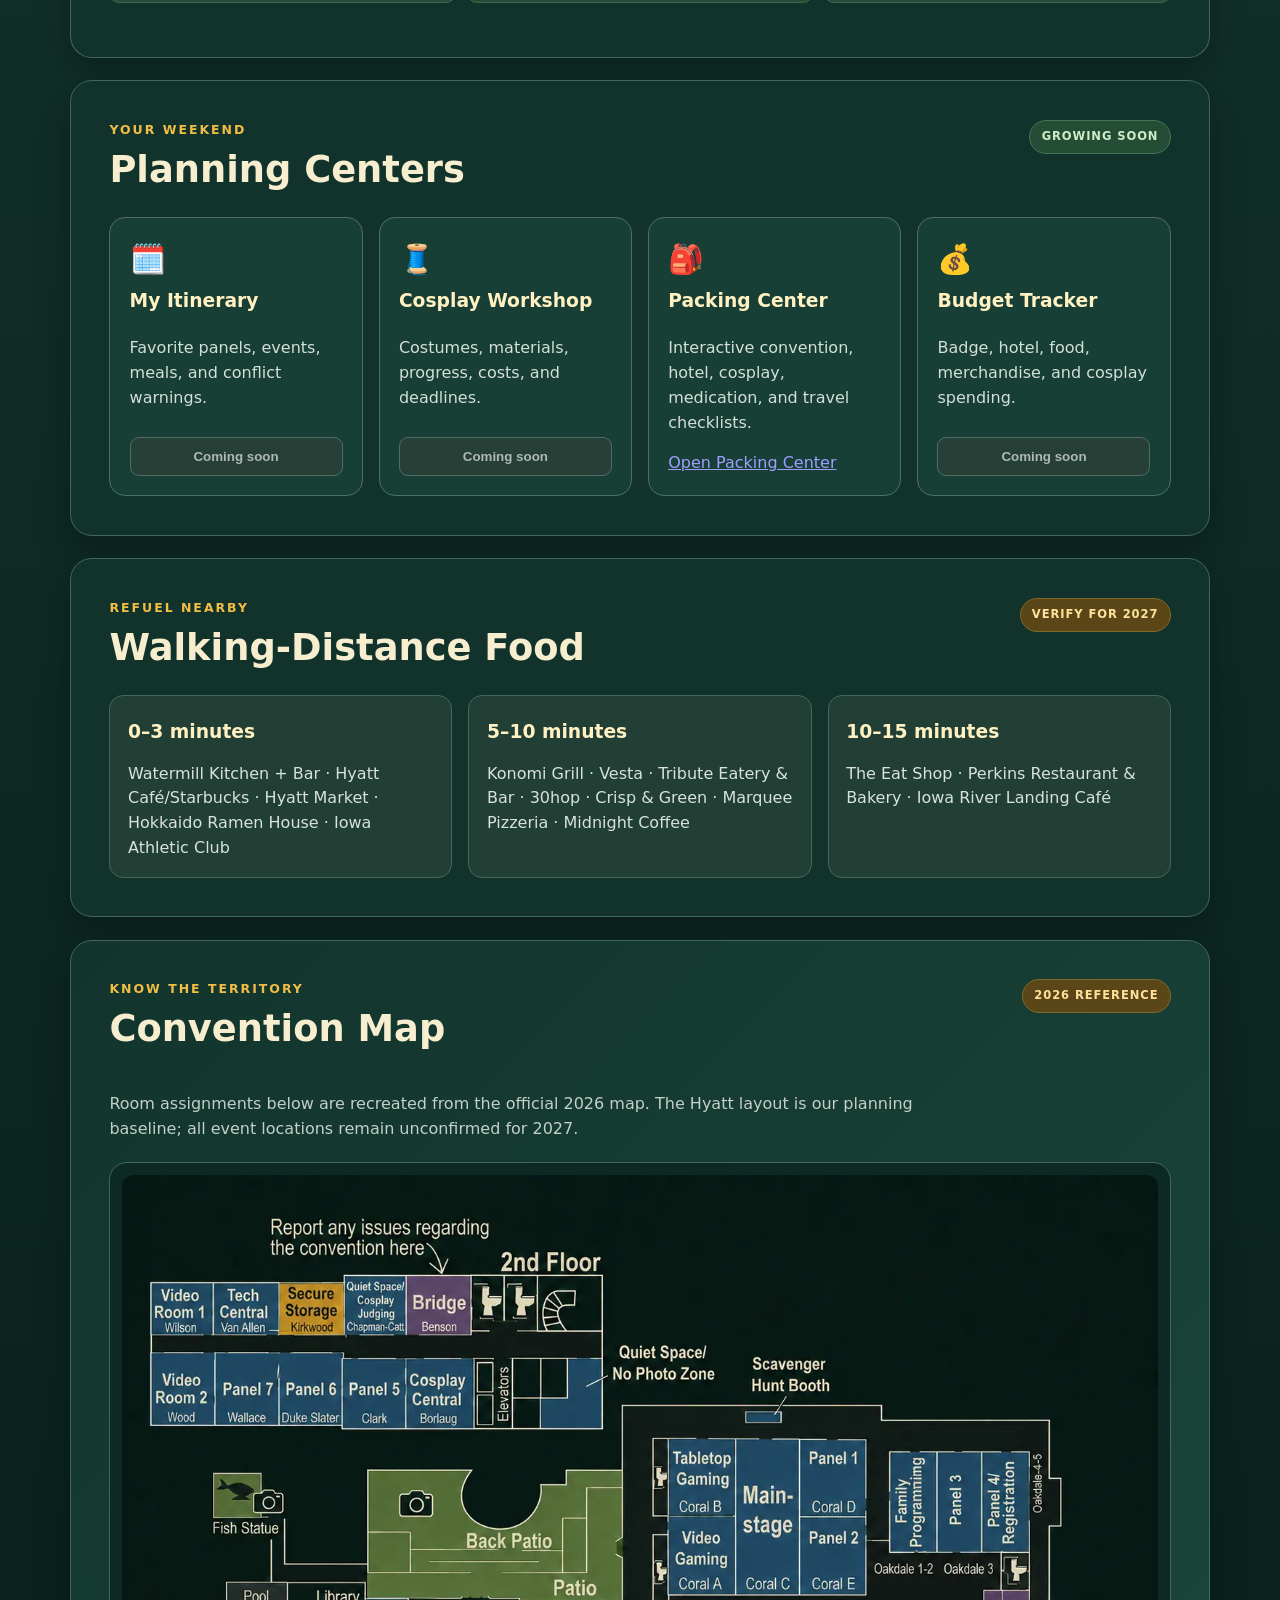
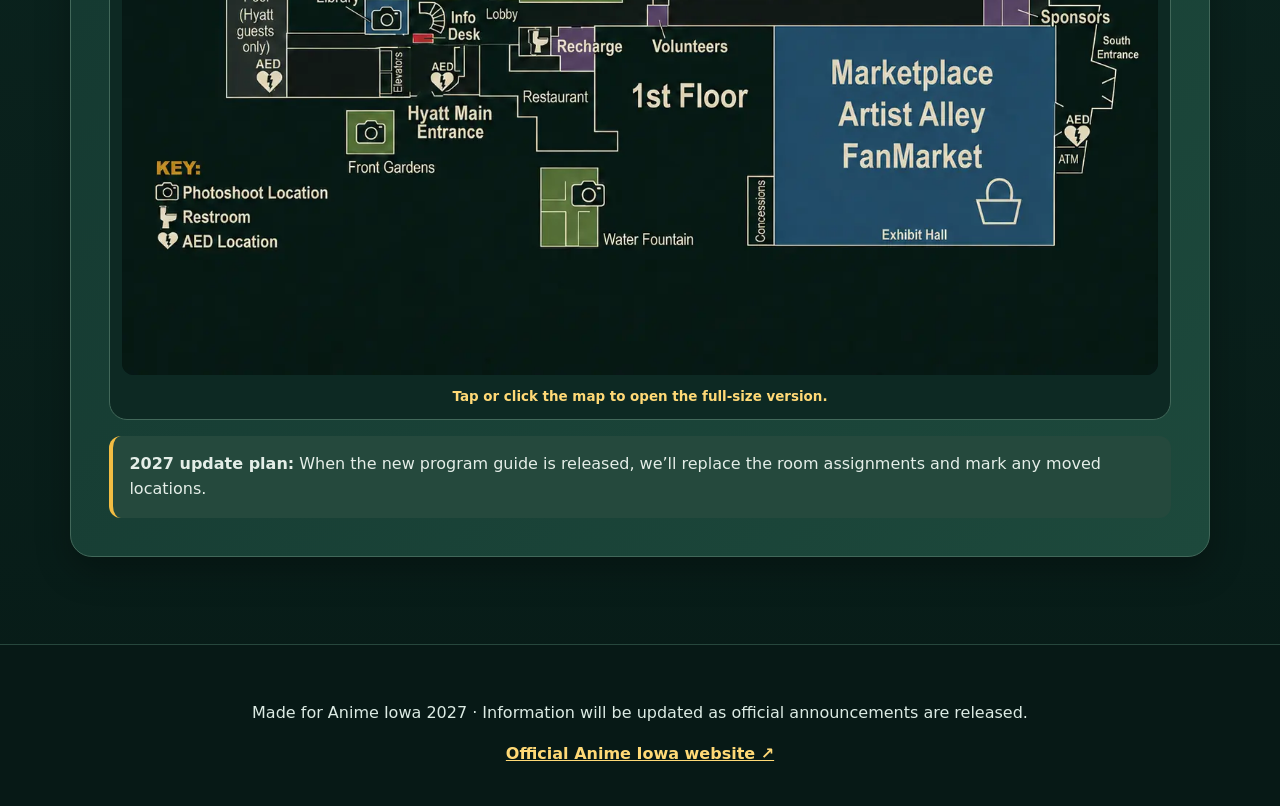
==== commit a54810c3: "Link the new Packing Center" ====
--- a/index.html
+++ b/index.html
@@ -16,7 +16,7 @@
       <a class="brand" href="#top">AI HQ <span>2027</span></a>
       <div class="nav-links">
         <a href="#sponsor">Sponsor</a>
-        <a href="#plan">My Plan</a>
+        <a href="#plan">My Plan</a>\n        <a href="packing.html">Packing</a>
         <a href="#food">Food</a>
         <a href="#map">Map</a>
       </div>
@@ -77,7 +77,7 @@
       <div class="center-grid">
         <article><span>🗓️</span><h3>My Itinerary</h3><p>Favorite panels, events, meals, and conflict warnings.</p><button disabled>Coming soon</button></article>
         <article><span>🧵</span><h3>Cosplay Workshop</h3><p>Costumes, materials, progress, costs, and deadlines.</p><button disabled>Coming soon</button></article>
-        <article><span>🎒</span><h3>Packing Center</h3><p>Convention, hotel, cosplay, medication, and travel lists.</p><button disabled>Coming soon</button></article>
+        <article class="center-live"><span>🎒</span><h3>Packing Center</h3><p>Interactive convention, hotel, cosplay, medication, and travel checklists.</p><a class="center-button" href="packing.html">Open Packing Center</a></article>
         <article><span>💰</span><h3>Budget Tracker</h3><p>Badge, hotel, food, merchandise, and cosplay spending.</p><button disabled>Coming soon</button></article>
       </div>
     </section>
--- a/styles.css
+++ b/styles.css
@@ -140,3 +140,35 @@
 .map-note{margin-top:1rem;padding:1rem;border-radius:12px;background:#25493d;border-left:4px solid var(--gold);color:#e4eee8}
 @media(min-width:901px){.floor-heading>span{display:none}}
 @media(max-width:600px){.floor-card{padding:.75rem}.floor-heading p{display:none}.map-legend{font-size:.74rem}.floor-map{transform-origin:top left}.map-scroll{margin-right:-.25rem}}
+
+
+/* Published convention map image */
+.convention-map-image{
+  margin:1.25rem 0 0;
+  padding:.75rem;
+  background:#0d2923;
+  border:1px solid #42685a;
+  border-radius:18px
+}
+.convention-map-image a{
+  display:block;
+  border-radius:12px;
+  overflow:hidden;
+  background:#061713
+}
+.convention-map-image img{
+  display:block;
+  width:100%;
+  height:auto
+}
+.convention-map-image figcaption{
+  margin:.7rem .25rem 0;
+  color:var(--gold-soft);
+  font-size:.84rem;
+  font-weight:800;
+  text-align:center
+}
+@media(max-width:600px){
+  .convention-map-image{padding:.4rem;border-radius:12px}
+  .convention-map-image figcaption{font-size:.78rem}
+}
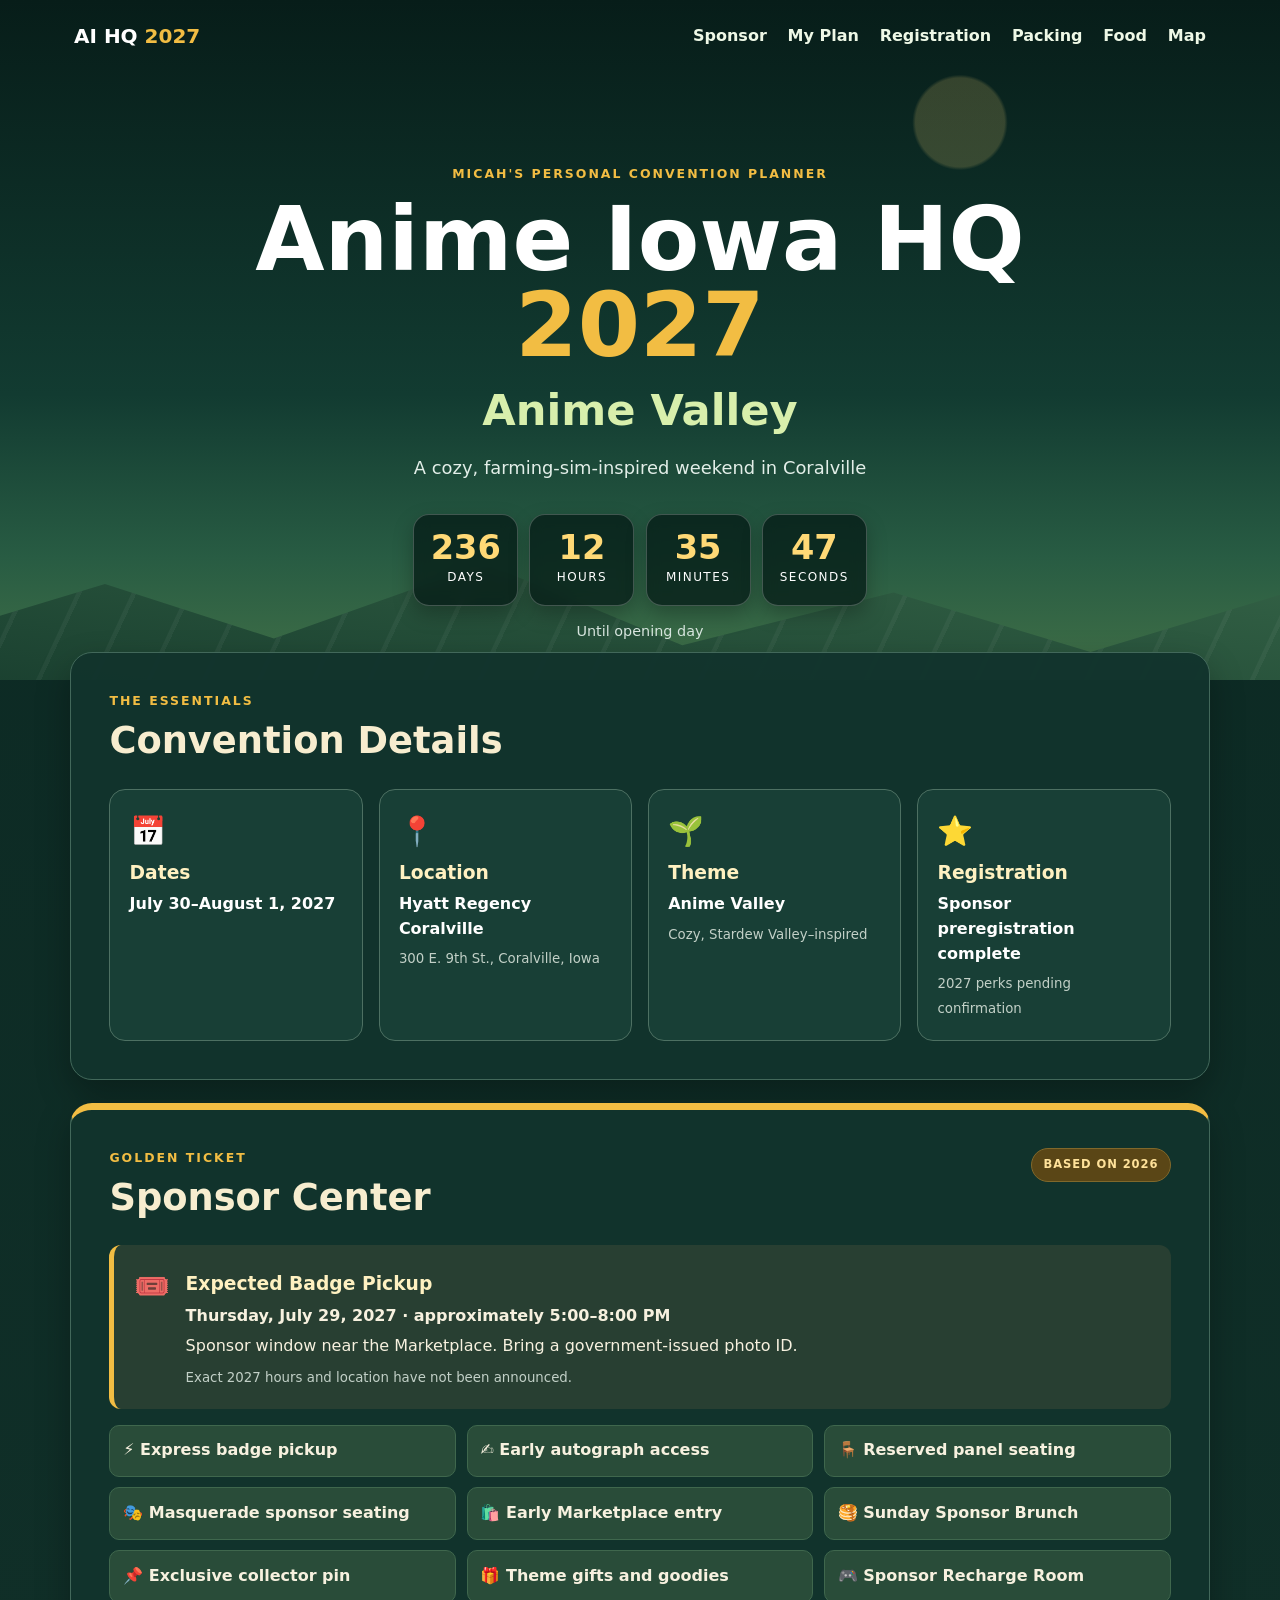
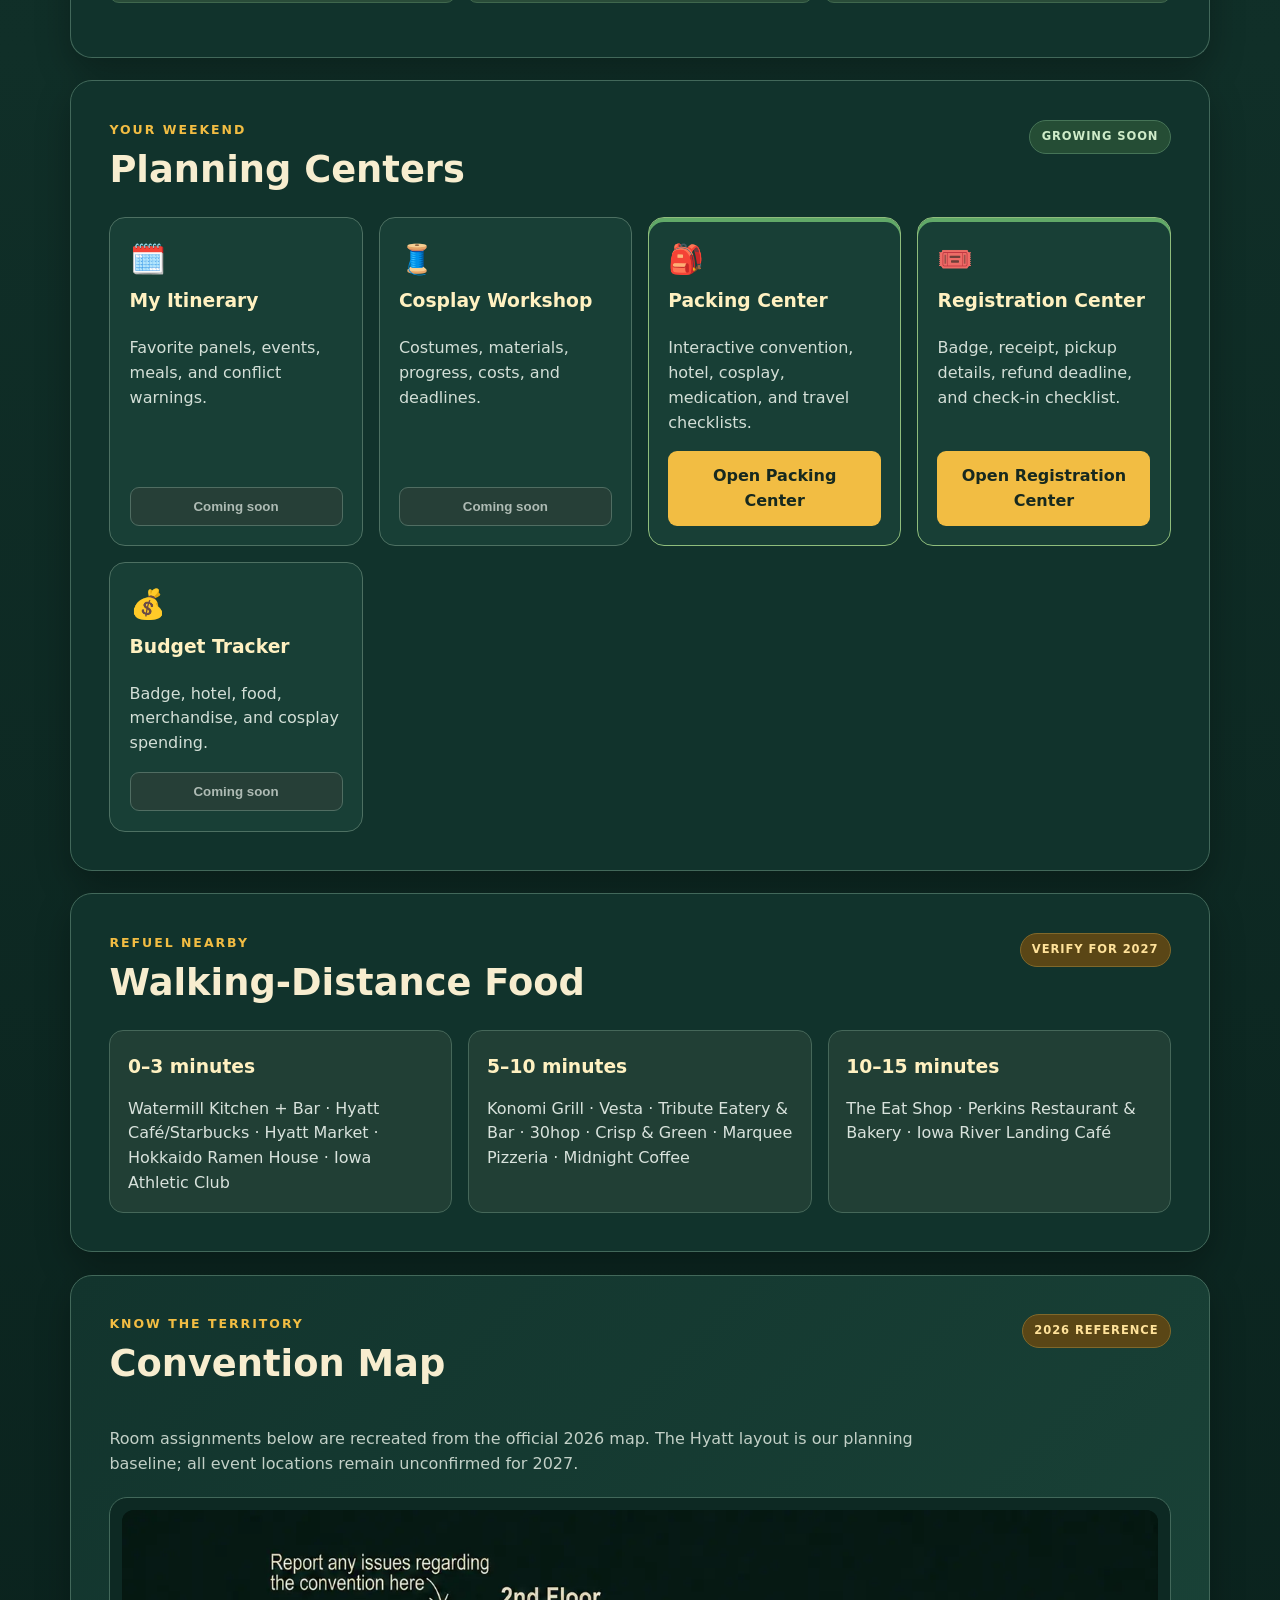
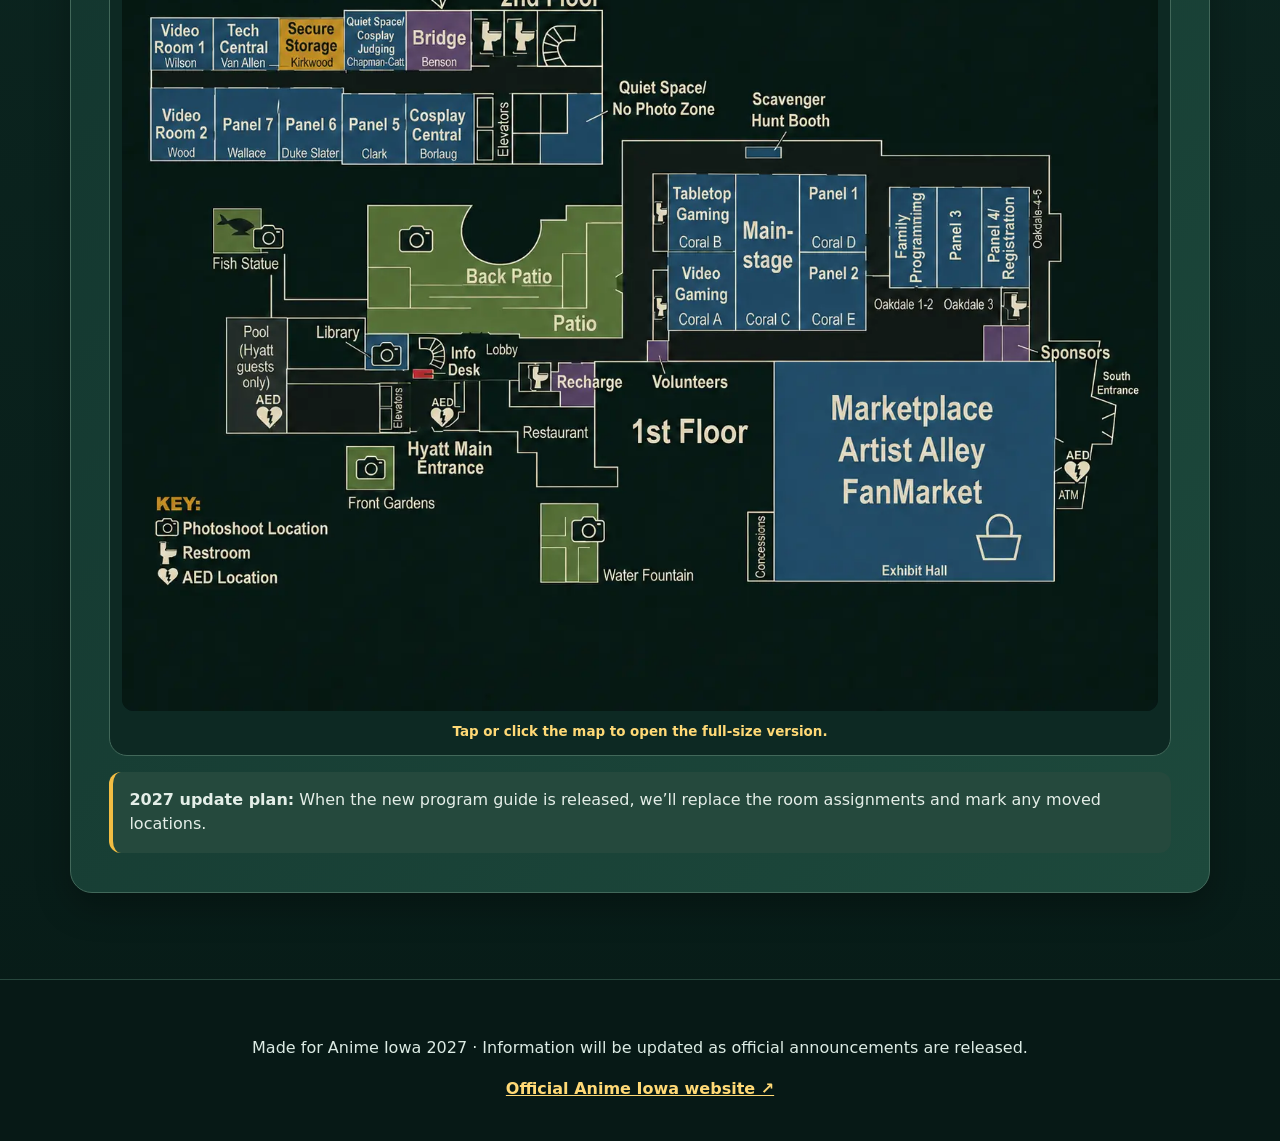
==== commit 8f80e8a7: "Link Registration Center from homepage" ====
--- a/index.html
+++ b/index.html
@@ -16,7 +16,9 @@
       <a class="brand" href="#top">AI HQ <span>2027</span></a>
       <div class="nav-links">
         <a href="#sponsor">Sponsor</a>
-        <a href="#plan">My Plan</a>\n        <a href="packing.html">Packing</a>
+        <a href="#plan">My Plan</a>
+        <a href="registration.html">Registration</a>
+        <a href="packing.html">Packing</a>
         <a href="#food">Food</a>
         <a href="#map">Map</a>
       </div>
@@ -78,6 +80,7 @@
         <article><span>🗓️</span><h3>My Itinerary</h3><p>Favorite panels, events, meals, and conflict warnings.</p><button disabled>Coming soon</button></article>
         <article><span>🧵</span><h3>Cosplay Workshop</h3><p>Costumes, materials, progress, costs, and deadlines.</p><button disabled>Coming soon</button></article>
         <article class="center-live"><span>🎒</span><h3>Packing Center</h3><p>Interactive convention, hotel, cosplay, medication, and travel checklists.</p><a class="center-button" href="packing.html">Open Packing Center</a></article>
+        <article class="center-live"><span>🎟️</span><h3>Registration Center</h3><p>Badge, receipt, pickup details, refund deadline, and check-in checklist.</p><a class="center-button" href="registration.html">Open Registration Center</a></article>
         <article><span>💰</span><h3>Budget Tracker</h3><p>Badge, hotel, food, merchandise, and cosplay spending.</p><button disabled>Coming soon</button></article>
       </div>
     </section>
--- a/styles.css
+++ b/styles.css
@@ -172,3 +172,58 @@
   .convention-map-image{padding:.4rem;border-radius:12px}
   .convention-map-image figcaption{font-size:.78rem}
 }
+
+
+/* Packing Center */
+.sr-only{position:absolute;width:1px;height:1px;padding:0;margin:-1px;overflow:hidden;clip:rect(0,0,0,0);white-space:nowrap;border:0}
+.center-live{border-color:#8fbd7c!important;box-shadow:inset 0 4px 0 var(--green)}
+.center-button,.add-item-form button,.shopping-form button{display:inline-block;border:0;border-radius:9px;padding:.78rem 1rem;background:var(--gold);color:#17291f;text-decoration:none;text-align:center;font:inherit;font-weight:900;cursor:pointer}
+.center-button:hover,.center-button:focus,.add-item-form button:hover,.shopping-form button:hover{background:var(--gold-soft)}
+.packing-hero{background:linear-gradient(150deg,#071d19,#173f35 60%,#345d40);border-bottom:1px solid var(--line)}
+.packing-title{max-width:1180px;margin:auto;padding:3.8rem 1.5rem 5rem}.packing-title h1{margin:.35rem 0;font-size:clamp(2.4rem,6vw,4.5rem);color:var(--cream)}.packing-title p:last-child{max-width:700px;color:#d9e7e0;font-size:1.05rem}
+.packing-main{margin:-2rem auto 0}
+.progress-panel{border-top:7px solid var(--gold)}.progress-copy{display:flex;justify-content:space-between;gap:1rem;align-items:center}.progress-copy h2{margin-bottom:.5rem}.progress-copy>strong{font-size:2.3rem;color:var(--gold-soft)}
+.progress-track{height:18px;background:#071b17;border:1px solid #4b7163;border-radius:999px;overflow:hidden}.progress-track span{display:block;width:0;height:100%;background:linear-gradient(90deg,var(--green),var(--gold));transition:width .25s ease}.save-note{margin:.65rem 0 0;color:var(--mint);font-size:.86rem;font-weight:800}
+.packing-grid{display:grid;grid-template-columns:repeat(2,minmax(0,1fr));gap:1.2rem;margin-bottom:1.4rem}.packing-card{background:var(--panel);border:1px solid var(--line);border-radius:20px;padding:1.2rem;box-shadow:var(--shadow)}.packing-card-head{display:flex;align-items:center;justify-content:space-between;border-bottom:1px solid var(--line);padding-bottom:.8rem}.packing-card-head>div{display:flex;align-items:center;gap:.7rem}.packing-card-head>div>span{font-size:1.7rem}.packing-card h2{font-size:1.3rem;margin:0}.packing-card-head small{padding:.25rem .55rem;border-radius:999px;background:#254d35;color:var(--mint);font-weight:900}.packing-card ul,.shopping-list{list-style:none;margin:.55rem 0 0;padding:0}.packing-card li,.shopping-list li{display:flex;align-items:center;gap:.55rem;border-bottom:1px solid rgba(77,112,98,.55)}.packing-card li:last-child,.shopping-list li:last-child{border-bottom:0}.packing-card label,.shopping-list label{display:flex;align-items:center;gap:.75rem;flex:1;padding:.72rem .2rem;cursor:pointer}.packing-card input,.shopping-list input{width:22px;height:22px;accent-color:var(--gold);flex:0 0 auto}.packing-card input:checked+span,.shopping-list input:checked+span{text-decoration:line-through;color:#91a39a}.remove-item,.shopping-list button{width:32px;height:32px;border:1px solid #8a5e58;border-radius:8px;background:#412c29;color:#ffd0c8;font-size:1.3rem;cursor:pointer}
+.add-item-form{display:grid;grid-template-columns:2fr 1fr auto;gap:.8rem;align-items:end}.add-item-form label{display:grid;gap:.35rem;font-weight:800}.add-item-form input,.add-item-form select,.shopping-form input{width:100%;border:1px solid #56796c;border-radius:9px;background:#0d2923;color:var(--ink);font:inherit;padding:.78rem}.add-item-form input:focus,.add-item-form select:focus,.shopping-form input:focus{outline:3px solid rgba(242,189,67,.35);border-color:var(--gold)}
+.shopping-form{display:grid;grid-template-columns:1fr auto;gap:.7rem}.shopping-list{margin-top:1rem}.empty-state{padding:1rem;border:1px dashed #527768;border-radius:10px;color:var(--muted);text-align:center}.reset-panel{display:flex;align-items:center;justify-content:space-between;gap:1rem}.reset-panel h2{margin-bottom:.2rem}.reset-panel p{margin:0;color:var(--muted)}.danger-button{border:1px solid #a76a61;border-radius:9px;background:#4b2f2b;color:#ffd9d1;padding:.75rem 1rem;font-weight:900;cursor:pointer}
+@media(max-width:760px){.packing-grid{grid-template-columns:1fr}.add-item-form{grid-template-columns:1fr}.reset-panel{align-items:flex-start;flex-direction:column}.progress-copy>strong{font-size:1.8rem}.packing-title{padding-top:2.5rem}.packing-page .nav-links{grid-template-columns:repeat(3,auto)}}
+
+
+/* Registration Center */
+.registration-main{max-width:820px}
+.registration-pass{border-top:7px solid var(--gold);background:linear-gradient(145deg,#183f36,#0d2923)}
+.pass-top{display:flex;justify-content:space-between;gap:1rem;align-items:flex-start}
+.pass-top h2{margin-bottom:.4rem}
+.paid-stamp{border:2px solid #8fbd7c;border-radius:999px;padding:.45rem .85rem;color:#cfecc9;font-weight:1000;text-transform:uppercase;letter-spacing:.1em;transform:rotate(3deg)}
+.badge-name{margin:.5rem 0 1.3rem;color:var(--gold-soft);font-size:clamp(2.5rem,10vw,4.5rem);font-weight:1000;line-height:1}
+.registration-facts{display:grid;grid-template-columns:repeat(2,minmax(0,1fr));gap:.75rem;margin:0}
+.registration-facts div{background:#17372f;border:1px solid #4d7062;border-radius:12px;padding:.85rem}
+.registration-facts dt,.receipt-lines dt{color:var(--muted);font-size:.78rem;font-weight:900;text-transform:uppercase;letter-spacing:.08em}
+.registration-facts dd,.receipt-lines dd{margin:.2rem 0 0;color:#fff;font-weight:900}
+.receipt-lines{margin:0}
+.receipt-lines div{display:flex;justify-content:space-between;gap:1rem;padding:.75rem 0;border-bottom:1px solid var(--line)}
+.receipt-lines dd{margin:0}
+.receipt-lines .receipt-total{border-bottom:0;padding-top:1rem;font-size:1.25rem}
+.receipt-total dt,.receipt-total dd{color:var(--gold-soft);font-size:inherit}
+.deadline-note{margin-top:1rem;padding:1rem;border-left:4px solid var(--gold);border-radius:10px;background:#263f37;color:#e7eee9}
+.pickup-card{border-left:6px solid var(--gold)}
+.pickup-card h2{margin-bottom:.35rem}
+.muted-copy{color:var(--muted)}
+.registration-checklist> .section-heading>strong{font-size:1.2rem;color:var(--gold-soft);white-space:nowrap}
+.registration-checklist ul{list-style:none;margin:.5rem 0 0;padding:0}
+.registration-checklist li{border-bottom:1px solid rgba(77,112,98,.65)}
+.registration-checklist li:last-child{border-bottom:0}
+.registration-checklist label{display:flex;align-items:center;gap:.85rem;padding:1rem .15rem;cursor:pointer;font-weight:800}
+.registration-checklist input{width:26px;height:26px;accent-color:var(--gold);flex:0 0 auto}
+.registration-checklist input:checked+span{text-decoration:line-through;color:#91a39a}
+.privacy-card{display:flex;align-items:center;justify-content:space-between;gap:1.25rem}
+.privacy-card h2{margin-bottom:.25rem}
+.privacy-card p{margin:0;color:var(--muted)}
+@media(max-width:600px){
+  .registration-page .nav-links{grid-template-columns:repeat(3,auto)}
+  .registration-facts{grid-template-columns:1fr}
+  .pass-top,.privacy-card{align-items:flex-start}
+  .privacy-card{flex-direction:column}
+  .registration-checklist .section-heading{align-items:center}
+}
